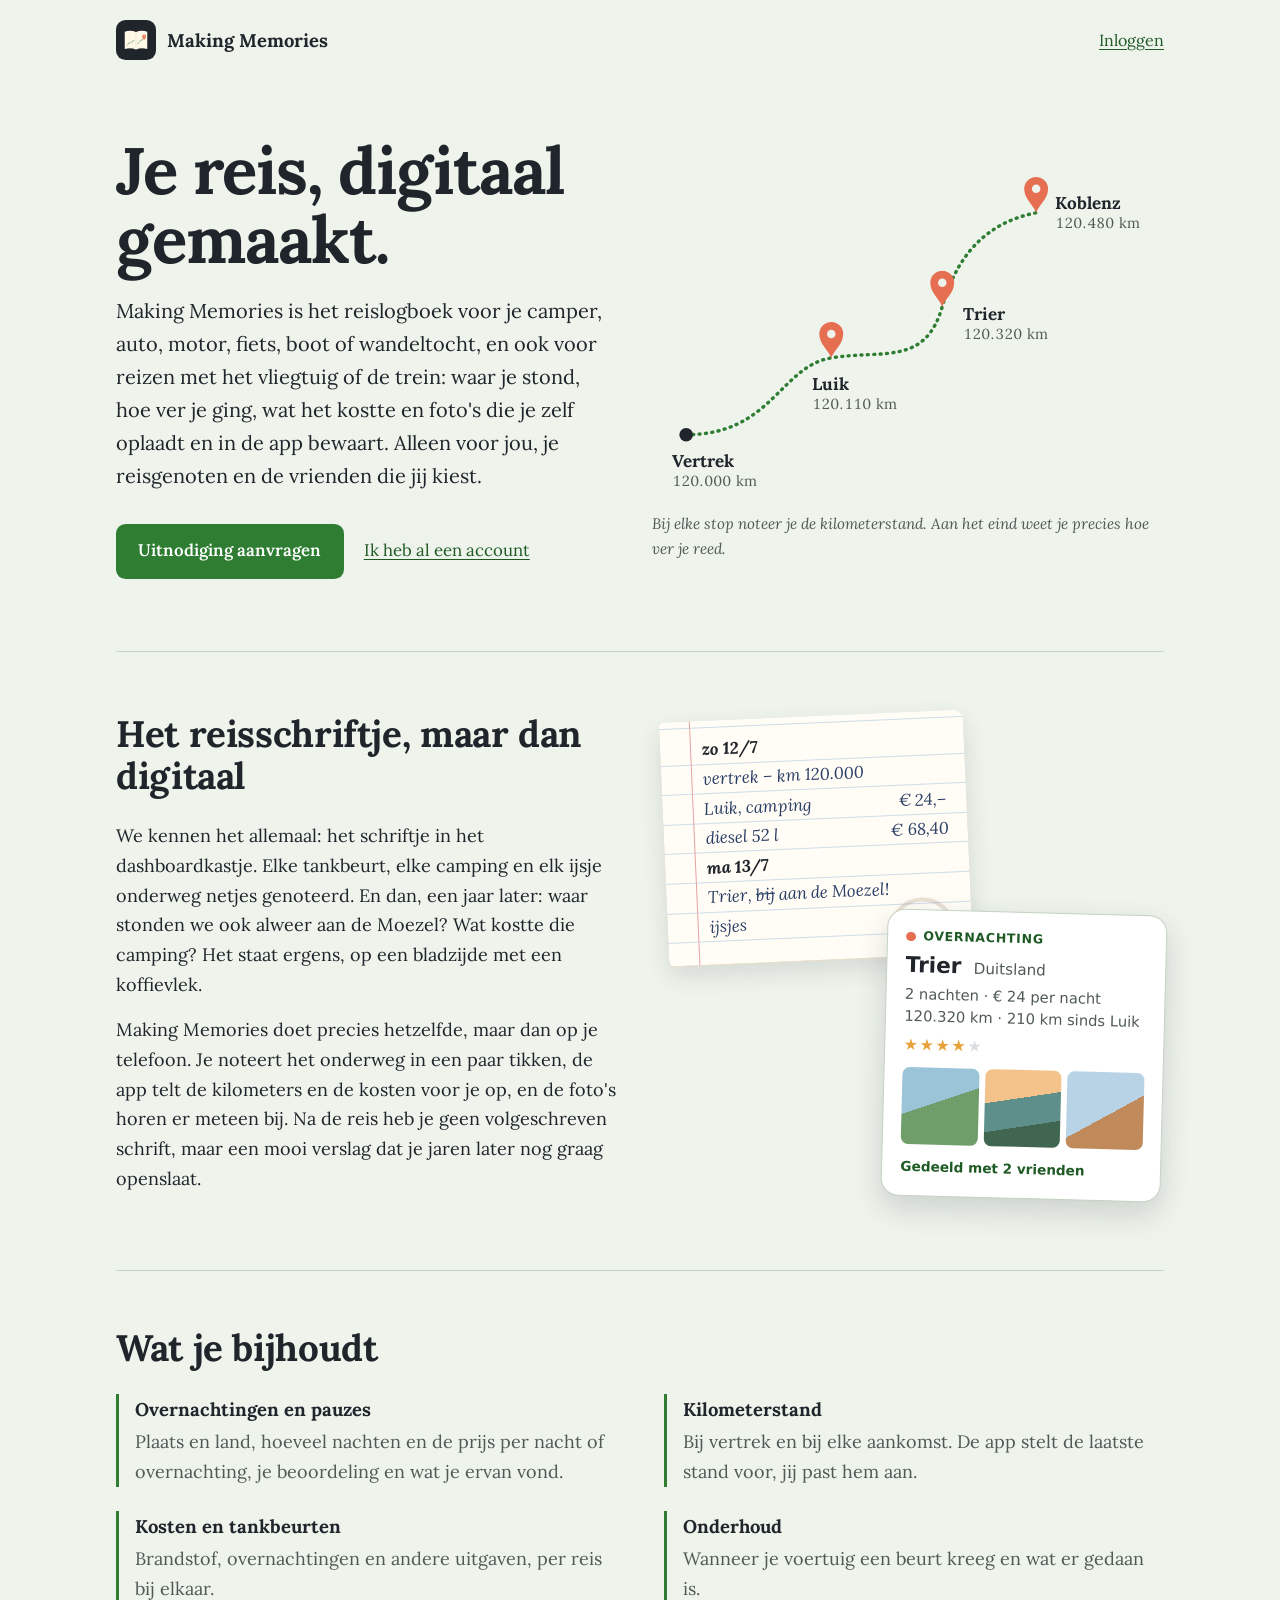
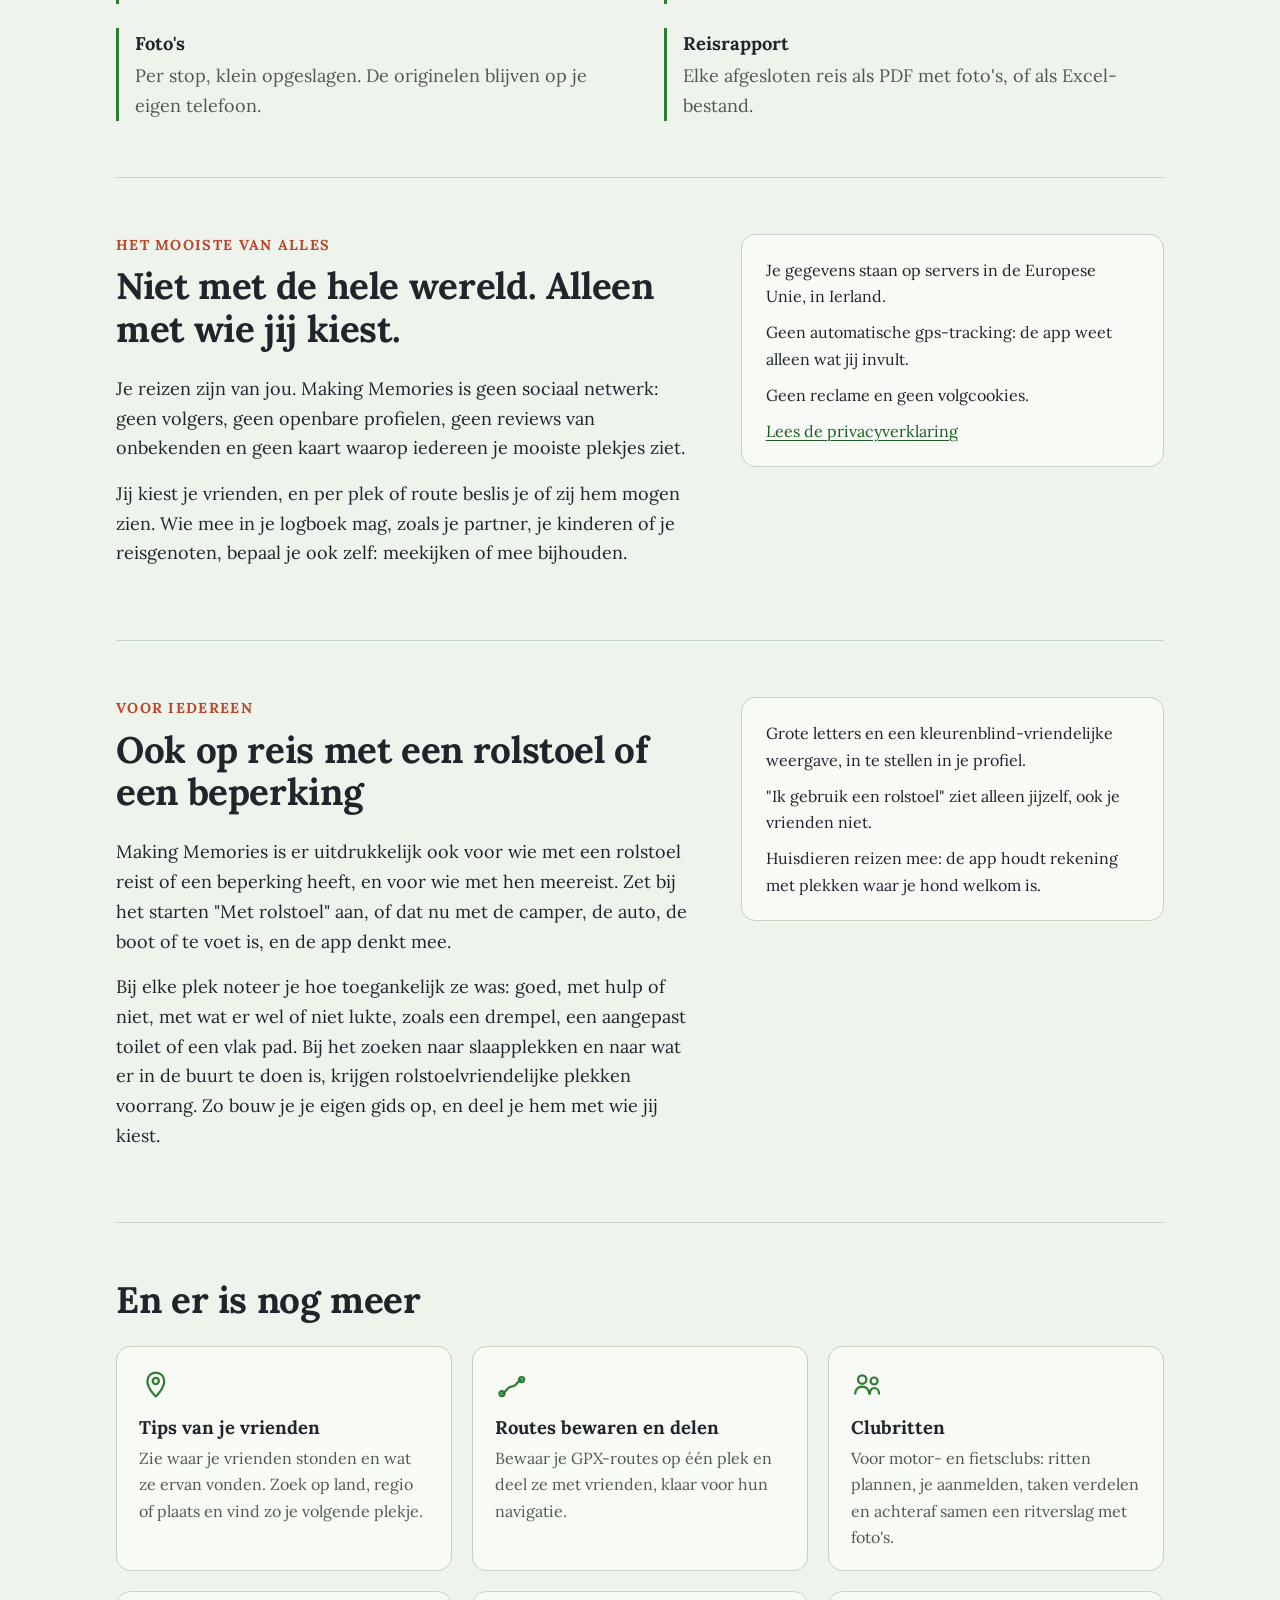
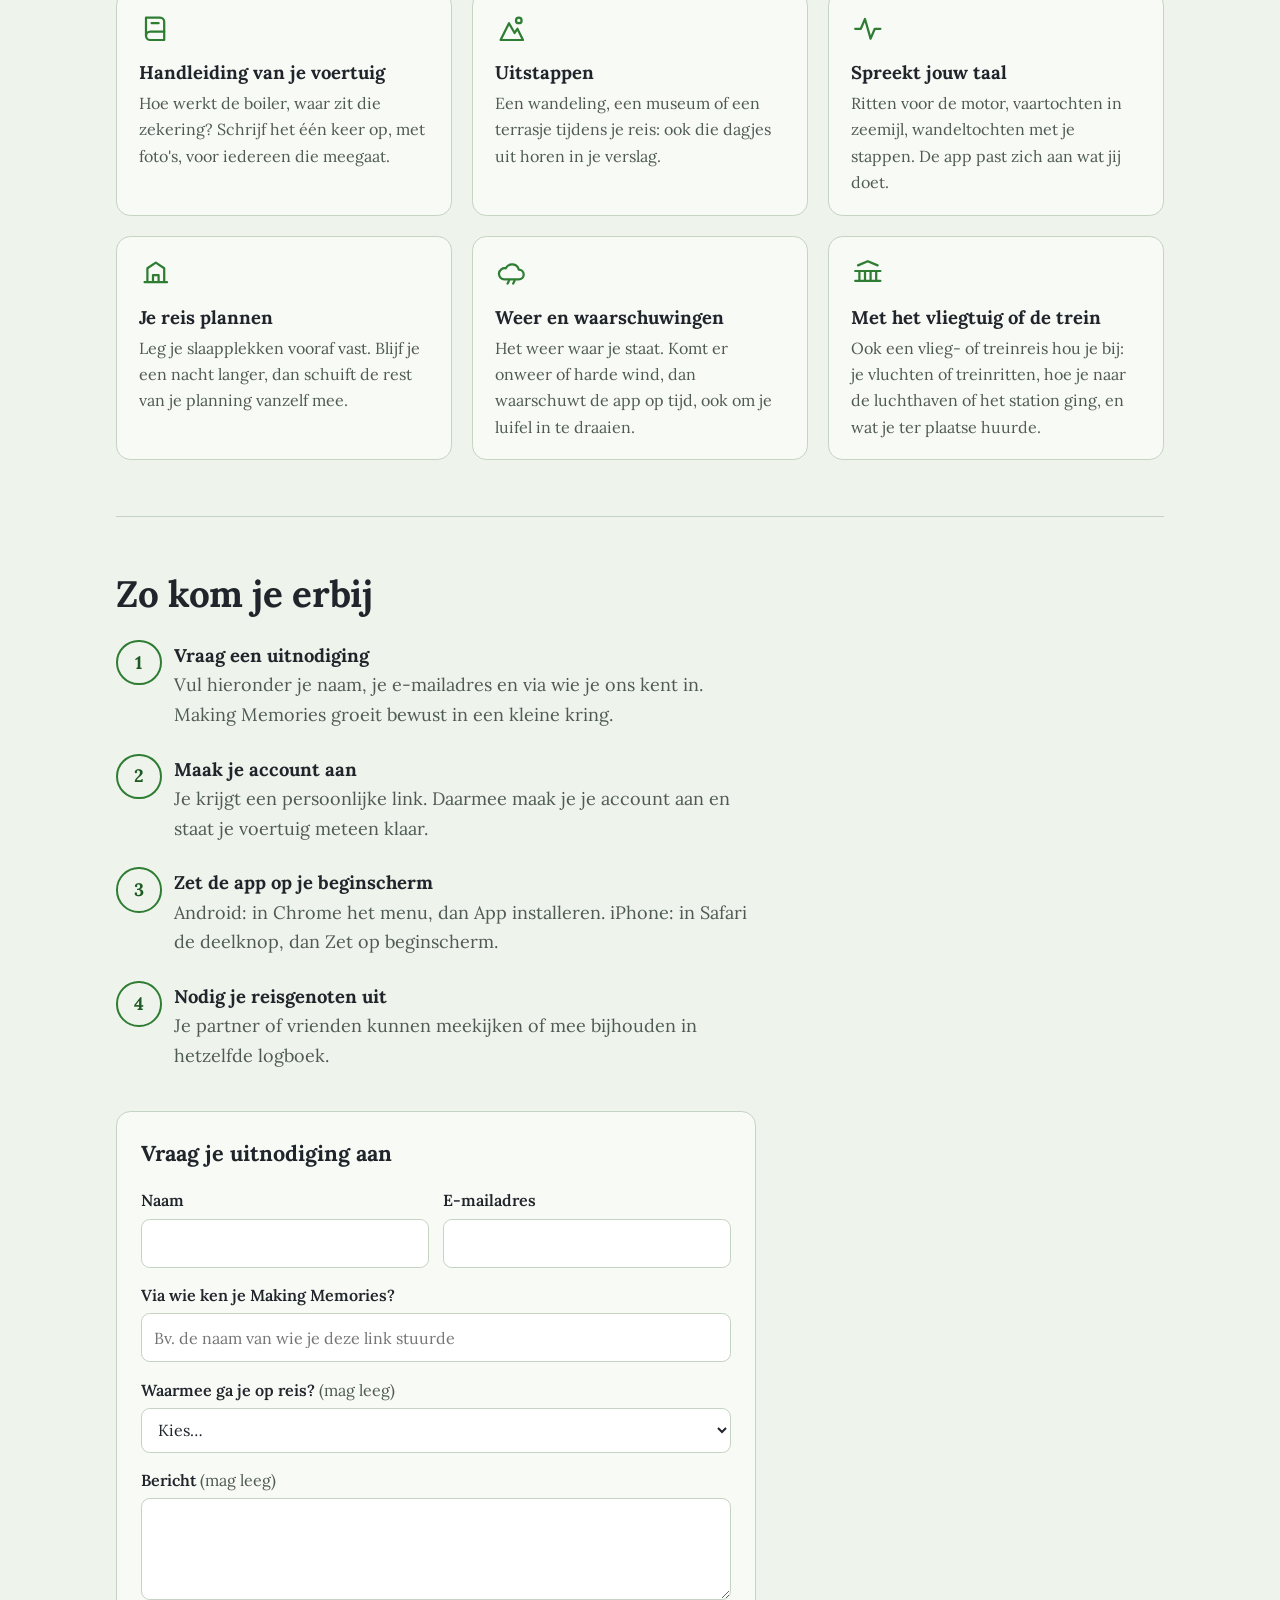
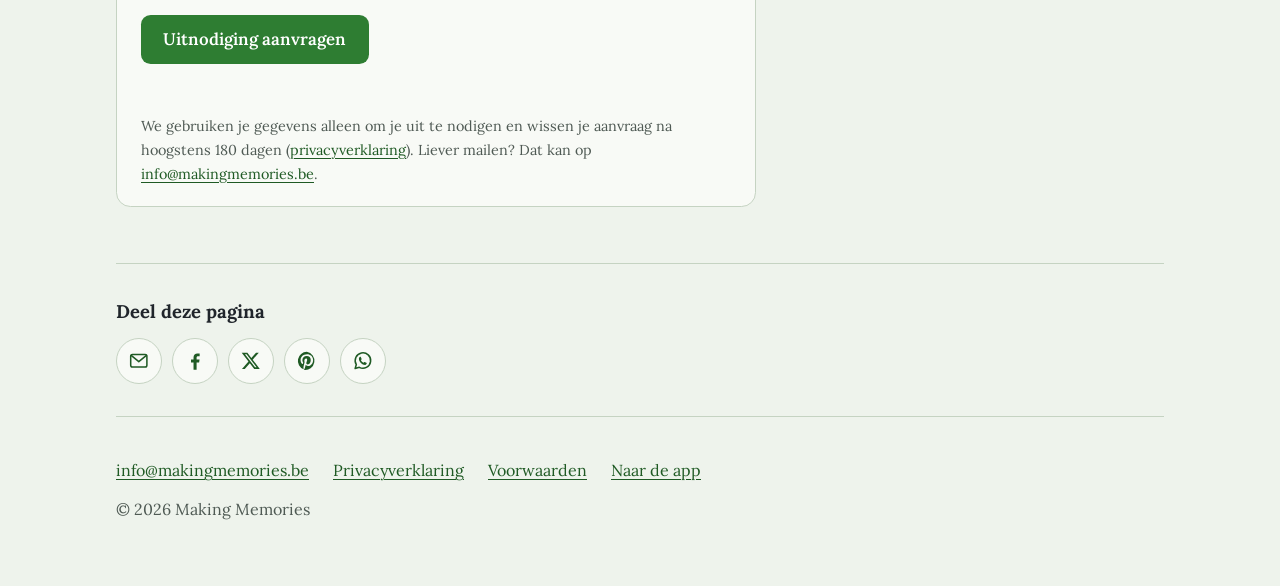
==== index.html @ 096fa56b "Website: reizen voor wie met een rolstoel of beperking reist, plannen, weer, vlieg- en treinreis Co-" ====
<!doctype html>
<html lang="nl">
<head>
<meta charset="utf-8">
<meta name="viewport" content="width=device-width,initial-scale=1">
<title>Making Memories – het reislogboek voor je camper, motor, fiets, boot of wandeltocht</title>
<meta name="description" content="Het reisschriftje, maar dan digitaal: plekken, kilometers, kosten en foto's van elke reis met je camper, motor, fiets, boot of te voet. Alleen gedeeld met de vrienden die jij kiest.">
<meta name="theme-color" content="#20252b">
<link rel="icon" type="image/svg+xml" href="icon.svg">
<link rel="apple-touch-icon" href="icon-180.png">
<link rel="stylesheet" href="style.css">
</head>
<body>
<div class="wrap">
  <header class="site-head">
    <a class="brand" href="./"><img src="icon.svg" alt="" width="40" height="40">Making Memories</a>
    <a class="head-link" href="https://app.makingmemories.be/">Inloggen</a>
  </header>

  <main>
    <div class="hero">
      <div>
        <h1>Je reis, digitaal gemaakt.</h1>
        <p class="lead">Making Memories is het reislogboek voor je camper, auto, motor, fiets, boot of wandeltocht, en ook voor reizen met het vliegtuig of de trein: waar je stond, hoe ver je ging, wat het kostte en foto's die je zelf oplaadt en in de app bewaart. Alleen voor jou, je reisgenoten en de vrienden die jij kiest.</p>
        <div class="actions">
          <a class="button" href="#aanvragen">Uitnodiging aanvragen</a>
          <a class="quiet-link" href="https://app.makingmemories.be/">Ik heb al een account</a>
        </div>
      </div>

      <figure style="margin:0">
        <svg class="route" viewBox="0 0 600 410" role="img" aria-labelledby="route-title">
          <title id="route-title">Voorbeeld van een reis: vertrek op 120.000 km, stops in Luik, Trier en Koblenz</title>
          <path class="road" pathLength="900" d="M40 330 C140 330 150 250 210 240 S320 250 340 180 S400 80 450 70"/>
          <g class="stop s1">
            <circle class="start" cx="40" cy="330" r="8"/>
            <text class="place" x="24" y="368">Vertrek</text>
            <text class="km" x="24" y="390">120.000 km</text>
          </g>
          <g class="stop s2">
            <path class="pin" transform="translate(210 240)" d="M0 0C-4-10-14-16-14-28a14 14 0 0 1 28 0c0 12-10 18-14 28z"/>
            <circle class="pin-hole" cx="210" cy="212" r="5"/>
            <text class="place" x="188" y="278">Luik</text>
            <text class="km" x="188" y="300">120.110 km</text>
          </g>
          <g class="stop s3">
            <path class="pin" transform="translate(340 180)" d="M0 0C-4-10-14-16-14-28a14 14 0 0 1 28 0c0 12-10 18-14 28z"/>
            <circle class="pin-hole" cx="340" cy="152" r="5"/>
            <text class="place" x="364" y="196">Trier</text>
            <text class="km" x="364" y="218">120.320 km</text>
          </g>
          <g class="stop s4">
            <path class="pin" transform="translate(450 70)" d="M0 0C-4-10-14-16-14-28a14 14 0 0 1 28 0c0 12-10 18-14 28z"/>
            <circle class="pin-hole" cx="450" cy="42" r="5"/>
            <text class="place" x="472" y="66">Koblenz</text>
            <text class="km" x="472" y="88">120.480 km</text>
          </g>
        </svg>
        <figcaption class="route-note">Bij elke stop noteer je de kilometerstand. Aan het eind weet je precies hoe ver je reed.</figcaption>
      </figure>
    </div>

    <section aria-labelledby="schriftje">
      <div class="then-now">
        <div class="then-now-text">
          <h2 id="schriftje">Het reisschriftje, maar dan digitaal</h2>
          <p>We kennen het allemaal: het schriftje in het dashboardkastje. Elke tankbeurt, elke camping en elk ijsje onderweg netjes genoteerd. En dan, een jaar later: waar stonden we ook alweer aan de Moezel? Wat kostte die camping? Het staat ergens, op een bladzijde met een koffievlek.</p>
          <p>Making Memories doet precies hetzelfde, maar dan op je telefoon. Je noteert het onderweg in een paar tikken, de app telt de kilometers en de kosten voor je op, en de foto's horen er meteen bij. Na de reis heb je geen volgeschreven schrift, maar een mooi verslag dat je jaren later nog graag openslaat.</p>
        </div>
        <div class="then-now-visual" aria-hidden="true">
          <div class="notebook">
            <p class="nb-date">zo 12/7</p>
            <p>vertrek – km 120.000</p>
            <p>Luik, camping <span class="nb-sum">€ 24,–</span></p>
            <p>diesel 52 l <span class="nb-sum">€ 68,40</span></p>
            <p class="nb-date">ma 13/7</p>
            <p>Trier, <s>bij</s> aan de Moezel!</p>
            <p>ijsjes <span class="nb-sum">€ 9,50</span></p>
            <span class="stain"></span>
          </div>
          <div class="app-card">
            <div class="app-card-top"><span class="app-dot"></span>Overnachting</div>
            <p class="app-place">Trier <span>Duitsland</span></p>
            <p class="app-row">2 nachten · € 24 per nacht</p>
            <p class="app-row">120.320 km · 210 km sinds Luik</p>
            <p class="app-stars" aria-label="4 van 5 sterren">★★★★<span>★</span></p>
            <div class="app-photos"><span></span><span></span><span></span></div>
            <p class="app-shared">Gedeeld met 2 vrienden</p>
          </div>
        </div>
      </div>
    </section>

    <section aria-labelledby="wat">
      <h2 id="wat">Wat je bijhoudt</h2>
      <dl class="log">
        <div><dt>Overnachtingen en pauzes</dt><dd>Plaats en land, hoeveel nachten en de prijs per nacht of overnachting, je beoordeling en wat je ervan vond.</dd></div>
        <div><dt>Kilometerstand</dt><dd>Bij vertrek en bij elke aankomst. De app stelt de laatste stand voor, jij past hem aan.</dd></div>
        <div><dt>Kosten en tankbeurten</dt><dd>Brandstof, overnachtingen en andere uitgaven, per reis bij elkaar.</dd></div>
        <div><dt>Onderhoud</dt><dd>Wanneer je voertuig een beurt kreeg en wat er gedaan is.</dd></div>
        <div><dt>Foto's</dt><dd>Per stop, klein opgeslagen. De originelen blijven op je eigen telefoon.</dd></div>
        <div><dt>Reisrapport</dt><dd>Elke afgesloten reis als PDF met foto's, of als Excel-bestand.</dd></div>
      </dl>
    </section>

    <section aria-labelledby="prive">
      <div class="private">
        <div>
          <p class="kicker">Het mooiste van alles</p>
          <h2 id="prive">Niet met de hele wereld. Alleen met wie jij kiest.</h2>
          <p>Je reizen zijn van jou. Making Memories is geen sociaal netwerk: geen volgers, geen openbare profielen, geen reviews van onbekenden en geen kaart waarop iedereen je mooiste plekjes ziet.</p>
          <p>Jij kiest je vrienden, en per plek of route beslis je of zij hem mogen zien. Wie mee in je logboek mag, zoals je partner, je kinderen of je reisgenoten, bepaal je ook zelf: meekijken of mee bijhouden.</p>
        </div>
        <aside aria-label="Waar je gegevens staan">
          <p>Je gegevens staan op servers in de Europese Unie, in Ierland.</p>
          <p>Geen automatische gps-tracking: de app weet alleen wat jij invult.</p>
          <p>Geen reclame en geen volgcookies.</p>
          <p><a href="privacy.html">Lees de privacyverklaring</a></p>
        </aside>
      </div>
    </section>

    <section aria-labelledby="toegankelijk">
        <div class="private">
          <div>
            <p class="kicker">Voor iedereen</p>
            <h2 id="toegankelijk">Ook op reis met een rolstoel of een beperking</h2>
            <p>Making Memories is er uitdrukkelijk ook voor wie met een rolstoel reist of een beperking heeft, en voor wie met hen meereist. Zet bij het starten "Met rolstoel" aan, of dat nu met de camper, de auto, de boot of te voet is, en de app denkt mee.</p>
            <p>Bij elke plek noteer je hoe toegankelijk ze was: goed, met hulp of niet, met wat er wel of niet lukte, zoals een drempel, een aangepast toilet of een vlak pad. Bij het zoeken naar slaapplekken en naar wat er in de buurt te doen is, krijgen rolstoelvriendelijke plekken voorrang. Zo bouw je je eigen gids op, en deel je hem met wie jij kiest.</p>
          </div>
          <aside aria-label="Leesbaar en privé">
            <p>Grote letters en een kleurenblind-vriendelijke weergave, in te stellen in je profiel.</p>
            <p>"Ik gebruik een rolstoel" ziet alleen jijzelf, ook je vrienden niet.</p>
            <p>Huisdieren reizen mee: de app houdt rekening met plekken waar je hond welkom is.</p>
          </aside>
        </div>
      </section>

      <section aria-labelledby="meer">
      <h2 id="meer">En er is nog meer</h2>
      <ul class="features">
        <li>
          <svg viewBox="0 0 24 24" aria-hidden="true"><path d="M12 21s-6-5.5-6-11a6 6 0 0 1 12 0c0 5.5-6 11-6 11z"/><circle cx="12" cy="10" r="2.2"/></svg>
          <h3>Tips van je vrienden</h3>
          <p>Zie waar je vrienden stonden en wat ze ervan vonden. Zoek op land, regio of plaats en vind zo je volgende plekje.</p>
        </li>
        <li>
          <svg viewBox="0 0 24 24" aria-hidden="true"><path d="M5 19c3 0 3-5 7-5s4-5 7-5"/><circle cx="5" cy="19" r="1.8"/><circle cx="19" cy="9" r="1.8"/></svg>
          <h3>Routes bewaren en delen</h3>
          <p>Bewaar je GPX-routes op één plek en deel ze met vrienden, klaar voor hun navigatie.</p>
        </li>
        <li>
          <svg viewBox="0 0 24 24" aria-hidden="true"><circle cx="8" cy="9" r="3"/><circle cx="16.5" cy="10" r="2.5"/><path d="M3 19c0-3 2.2-5 5-5s5 2 5 5M13.5 19c.2-2.4 1.5-4 3-4 1.8 0 3.5 1.6 3.5 4"/></svg>
          <h3>Clubritten</h3>
          <p>Voor motor- en fietsclubs: ritten plannen, je aanmelden, taken verdelen en achteraf samen een ritverslag met foto's.</p>
        </li>
        <li>
          <svg viewBox="0 0 24 24" aria-hidden="true"><path d="M5 4h10a3 3 0 0 1 3 3v13H8a3 3 0 0 1-3-3z"/><path d="M5 17a3 3 0 0 1 3-3h10M9 8h5"/></svg>
          <h3>Handleiding van je voertuig</h3>
          <p>Hoe werkt de boiler, waar zit die zekering? Schrijf het één keer op, met foto's, voor iedereen die meegaat.</p>
        </li>
        <li>
          <svg viewBox="0 0 24 24" aria-hidden="true"><path d="M4 20l6-12 4 7 2-3 4 8z"/><circle cx="17" cy="6" r="2"/></svg>
          <h3>Uitstappen</h3>
          <p>Een wandeling, een museum of een terrasje tijdens je reis: ook die dagjes uit horen in je verslag.</p>
        </li>
        <li>
          <svg viewBox="0 0 24 24" aria-hidden="true"><path d="M3 12h4l3-7 4 14 3-7h4"/></svg>
          <h3>Spreekt jouw taal</h3>
          <p>Ritten voor de motor, vaartochten in zeemijl, wandeltochten met je stappen. De app past zich aan wat jij doet.</p>
        </li>
                <li>
            <svg viewBox="0 0 24 24" aria-hidden="true"><path d="M4 18h16M6 18V8l6-4 6 4v10M10 18v-5h4v5"/></svg>
            <h3>Je reis plannen</h3>
            <p>Leg je slaapplekken vooraf vast. Blijf je een nacht langer, dan schuift de rest van je planning vanzelf mee.</p>
          </li>
          <li>
            <svg viewBox="0 0 24 24" aria-hidden="true"><path d="M7 16a4 4 0 1 1 .7-7.9A5 5 0 0 1 17 9a3.5 3.5 0 0 1 0 7z"/><path d="M9 19l1-2M13 19l1-2"/></svg>
            <h3>Weer en waarschuwingen</h3>
            <p>Het weer waar je staat. Komt er onweer of harde wind, dan waarschuwt de app op tijd, ook om je luifel in te draaien.</p>
          </li>
          <li>
            <svg viewBox="0 0 24 24" aria-hidden="true"><path d="M3 10h18M6 10v7M10 10v7M14 10v7M18 10v7M3 17h18"/><path d="M5 6l7-3 7 3"/></svg>
            <h3>Met het vliegtuig of de trein</h3>
            <p>Ook een vlieg- of treinreis hou je bij: je vluchten of treinritten, hoe je naar de luchthaven of het station ging, en wat je ter plaatse huurde.</p>
          </li>
        </ul>
    </section>

    <section aria-labelledby="erbij">
      <h2 id="erbij">Zo kom je erbij</h2>
      <ol class="steps">
        <li><div><strong>Vraag een uitnodiging</strong><span>Vul hieronder je naam, je e-mailadres en via wie je ons kent in. Making Memories groeit bewust in een kleine kring.</span></div></li>
        <li><div><strong>Maak je account aan</strong><span>Je krijgt een persoonlijke link. Daarmee maak je je account aan en staat je voertuig meteen klaar.</span></div></li>
        <li><div><strong>Zet de app op je beginscherm</strong><span>Android: in Chrome het menu, dan App installeren. iPhone: in Safari de deelknop, dan Zet op beginscherm.</span></div></li>
        <li><div><strong>Nodig je reisgenoten uit</strong><span>Je partner of vrienden kunnen meekijken of mee bijhouden in hetzelfde logboek.</span></div></li>
      </ol>

      <div class="request" id="aanvragen">
        <h3>Vraag je uitnodiging aan</h3>
        <form id="aanvraagForm" novalidate>
          <div class="field-row">
            <label>Naam<input name="naam" type="text" autocomplete="name" maxlength="80" required></label>
            <label>E-mailadres<input name="email" type="email" autocomplete="email" maxlength="200" required></label>
          </div>
          <label>Via wie ken je Making Memories?<input name="via" type="text" maxlength="120" required placeholder="Bv. de naam van wie je deze link stuurde"></label>
          <label>Waarmee ga je op reis? <span class="optional">(mag leeg)</span>
            <select name="soort">
              <option value="">Kies…</option>
              <option value="camper">Camper</option>
              <option value="motor">Motor</option>
              <option value="auto">Auto</option>
              <option value="fiets">Fiets</option>
              <option value="boot">Boot</option>
              <option value="wandelen">Te voet</option>
            </select>
          </label>
          <label>Bericht <span class="optional">(mag leeg)</span><textarea name="bericht" rows="3" maxlength="1000"></textarea></label>
          <label class="hp" aria-hidden="true">Laat dit leeg<input name="website" type="text" tabindex="-1" autocomplete="off"></label>
          <button class="button" type="submit">Uitnodiging aanvragen</button>
          <p class="form-status" role="status" aria-live="polite"></p>
          <p class="form-note">We gebruiken je gegevens alleen om je uit te nodigen en wissen je aanvraag na hoogstens 180 dagen (<a href="privacy.html">privacyverklaring</a>). Liever mailen? Dat kan op <a href="mailto:info@makingmemories.be?subject=Uitnodiging%20aanvragen%20voor%20Making%20Memories">info@makingmemories.be</a>.</p>
        </form>
      </div>
    </section>
  </main>

  <div class="share">
    <p class="share-title">Deel deze pagina</p>
    <div class="share-links">
      <a href="mailto:?subject=Making%20Memories&amp;body=Kijk%20eens%20naar%20Making%20Memories%2C%20het%20reislogboek%20voor%20je%20camper%2C%20motor%2C%20fiets%2C%20boot%20of%20wandeltocht%3A%20https%3A%2F%2Fmakingmemories.be%2F" aria-label="Delen via e-mail">
        <svg viewBox="0 0 24 24" aria-hidden="true" class="stroke"><rect x="3" y="5" width="18" height="14" rx="2"/><path d="M3.5 6l8.5 7 8.5-7"/></svg>
      </a>
      <a href="https://www.facebook.com/sharer/sharer.php?u=https%3A%2F%2Fmakingmemories.be%2F" target="_blank" rel="noopener noreferrer" aria-label="Delen op Facebook">
        <svg viewBox="0 0 24 24" aria-hidden="true"><path d="M14 22v-8h2.8l.5-3.4H14V8.5c0-1 .3-1.6 1.7-1.6h1.7v-3A22 22 0 0 0 14.9 3.8C12.4 3.8 10.6 5.3 10.6 8.1v2.5H7.8V14h2.8v8z"/></svg>
      </a>
      <a href="https://x.com/intent/post?url=https%3A%2F%2Fmakingmemories.be%2F&amp;text=Making%20Memories%2C%20het%20reislogboek%20dat%20je%20alleen%20deelt%20met%20wie%20jij%20kiest" target="_blank" rel="noopener noreferrer" aria-label="Delen op X">
        <svg viewBox="0 0 24 24" aria-hidden="true"><path d="M17.8 3h3.1l-6.8 7.7L22 21h-6.2l-4.9-6.3L5.3 21H2.2l7.2-8.3L1.9 3h6.3l4.4 5.8zm-1.1 16.2h1.7L7.3 4.7H5.5z"/></svg>
      </a>
      <a href="https://pinterest.com/pin/create/button/?url=https%3A%2F%2Fmakingmemories.be%2F&amp;description=Making%20Memories%20%E2%80%93%20het%20reislogboek%20voor%20je%20camper%2C%20motor%2C%20fiets%2C%20boot%20of%20wandeltocht" target="_blank" rel="noopener noreferrer" aria-label="Delen op Pinterest">
        <svg viewBox="0 0 24 24" aria-hidden="true"><path d="M12 2a10 10 0 0 0-3.6 19.3c-.1-.8-.2-2 0-2.9l1.2-5s-.3-.6-.3-1.5c0-1.4.8-2.5 1.8-2.5.9 0 1.3.6 1.3 1.4 0 .9-.6 2.2-.9 3.4-.2 1 .5 1.9 1.6 1.9 1.9 0 3.3-2 3.3-4.9 0-2.6-1.8-4.4-4.5-4.4-3 0-4.8 2.3-4.8 4.6 0 .9.4 1.9.8 2.4.1.1.1.2.1.3l-.3 1.2c0 .2-.2.3-.4.2-1.4-.6-2.2-2.6-2.2-4.2 0-3.4 2.5-6.6 7.2-6.6 3.8 0 6.7 2.7 6.7 6.3 0 3.8-2.4 6.8-5.7 6.8-1.1 0-2.2-.6-2.5-1.3l-.7 2.6c-.2 1-.9 2.2-1.4 2.9A10 10 0 1 0 12 2z"/></svg>
      </a>
      <a href="https://wa.me/?text=Kijk%20eens%20naar%20Making%20Memories%2C%20het%20reislogboek%20voor%20je%20camper%2C%20motor%2C%20fiets%2C%20boot%20of%20wandeltocht%3A%20https%3A%2F%2Fmakingmemories.be%2F" target="_blank" rel="noopener noreferrer" aria-label="Delen via WhatsApp">
        <svg viewBox="0 0 24 24" aria-hidden="true" class="stroke"><path d="M3.5 20.5l1.3-4.3a8.6 8.6 0 1 1 3.3 3.1z"/><path class="fill" d="M9.2 7.6c.3 0 .5 0 .7.5l.8 1.8c.1.3 0 .5-.2.7l-.6.7c.6 1.2 1.6 2.2 2.8 2.8l.7-.6c.2-.2.4-.3.7-.2l1.8.8c.4.2.5.4.5.7 0 .9-.8 1.8-1.8 1.8-3.4 0-6.9-3.5-6.9-6.9 0-1 .7-2 1.5-2.1z"/></svg>
      </a>
    </div>
  </div>

  <footer class="site-foot">
    <nav aria-label="Voettekst">
      <a href="mailto:info@makingmemories.be">info@makingmemories.be</a>
      <a href="privacy.html">Privacyverklaring</a>
      <a href="voorwaarden.html">Voorwaarden</a>
      <a href="https://app.makingmemories.be/">Naar de app</a>
    </nav>
    <p>© 2026 Making Memories</p>
  </footer>
</div>
<script>
(function(){
  var form=document.getElementById('aanvraagForm');
  if(!form)return;
  // Op de eigen computer (localhost) gaat het naar de testdatabase.
  var lokaal=location.hostname==='localhost';
  var adres='https://'+(lokaal?'whebrmytlidfzvcickdh':'hktczewqpevvgxqcswov')+'.supabase.co/functions/v1/uitnodiging-aanvraag';
  // Openbare sleutel (dezelfde als in de app), geen geheim.
  var sleutel=lokaal?'sb_publishable_LPdEmMiecZRwwuV8b0Ai5A_cKDsCzK-':'sb_publishable_YmfLKfk25pED0oqoTbSYPA_LWhZIuZC';
  var geladen=Date.now();
  var status=form.querySelector('.form-status');
  var knop=form.querySelector('button');
  function meld(tekst,soort){status.textContent=tekst;status.className='form-status '+(soort||'');}
  form.addEventListener('submit',function(e){
    e.preventDefault();
    var naam=form.naam.value.trim(), email=form.email.value.trim();
    if(!naam){meld('Vul je naam in.','err');form.naam.focus();return;}
    if(!/^[^\s@]+@[^\s@]+\.[^\s@]+$/.test(email)){meld('Dit e-mailadres lijkt niet te kloppen.','err');form.email.focus();return;}
    var via=form.via.value.trim();
    if(!via){meld('Vul in via wie je Making Memories kent.','err');form.via.focus();return;}
    // "Via wie" gaat mee in het bericht: database en mailfunctie hoeven niet te veranderen.
    var extra=form.bericht.value.trim();
    var bericht=('Via: '+via+(extra?'\n\n'+extra:'')).slice(0,1000);
    knop.disabled=true;meld('Even geduld…');
    fetch(adres,{method:'POST',headers:{'Content-Type':'application/json','apikey':sleutel},body:JSON.stringify({
      naam:naam,email:email,soort:form.soort.value,bericht:bericht,
      website:form.website.value,ingevuld_ms:Date.now()-geladen
    })}).then(function(r){return r.json().catch(function(){return {};}).then(function(d){return {ok:r.ok&&d.ok,fout:d.fout};});})
    .then(function(r){
      if(r.ok){form.reset();meld('Bedankt! Je aanvraag is goed aangekomen. Je hoort snel van ons.','ok');}
      else{meld(r.fout||'Versturen lukte niet. Mail ons gerust op info@makingmemories.be.','err');}
    })
    .catch(function(){meld('Versturen lukte niet. Controleer je verbinding, of mail ons op info@makingmemories.be.','err');})
    .then(function(){knop.disabled=false;});
  });
})();
</script>
</body>
</html>
---- style.css ----
@font-face{font-family:"Lora";src:url("fonts/lora.woff") format("woff");font-weight:400 700;font-style:normal;font-display:swap}
@font-face{font-family:"Lora";src:url("fonts/lora-italic.woff") format("woff");font-weight:400 700;font-style:italic;font-display:swap}

:root{
  --paper:#eef3ec;      /* kaartpapier */
  --sheet:#f8faf6;      /* lichter vlak */
  --ink:#20252b;        /* leisteen, kleur van de app-kop */
  --muted:#4f5a54;
  --forest:#2e7d32;     /* groen van de app */
  --forest-deep:#1f5a24;
  --pin:#e76f51;        /* speld uit het icoon, alleen voor stops */
  --line:#c5d3c2;
  --measure:36rem;
  color-scheme:light;
}
*{box-sizing:border-box}
html{-webkit-text-size-adjust:100%}
body{
  margin:0;background:var(--paper);color:var(--ink);
  font-family:"Lora",Georgia,"Times New Roman",serif;
  font-size:1.125rem;line-height:1.65;
  font-variant-numeric:oldstyle-nums proportional-nums;
}
a{color:var(--forest-deep);text-decoration-thickness:1px;text-underline-offset:.18em}
a:hover{color:var(--forest)}
:focus-visible{outline:3px solid var(--forest);outline-offset:3px;border-radius:4px}

.wrap{max-width:68rem;margin:0 auto;padding:0 1.25rem}

/* Kop */
.site-head{display:flex;align-items:center;justify-content:space-between;gap:1rem;padding:1.25rem 0}
.brand{display:flex;align-items:center;gap:.7rem;color:var(--ink);text-decoration:none;font-weight:700;font-size:1.15rem}
.brand img{width:2.5rem;height:2.5rem;border-radius:.6rem}
.head-link{font-size:1rem}

/* Hero */
.hero{display:grid;grid-template-columns:1fr;gap:2.5rem;padding:2.5rem 0 3.5rem;align-items:center}
.hero h1{
  font-size:clamp(2.4rem,6vw,4.1rem);line-height:1.05;letter-spacing:-.015em;
  font-weight:700;margin:0 0 1.25rem;max-width:13ch;
}
.lead{font-size:1.25rem;max-width:var(--measure);margin:0 0 2rem;color:var(--ink)}
.actions{display:flex;flex-wrap:wrap;gap:.75rem 1.25rem;align-items:center}
.button{
  display:inline-block;background:var(--forest);color:#fff;text-decoration:none;
  font-weight:600;padding:.85rem 1.4rem;border-radius:.6rem;font-size:1.05rem;
}
.button:hover{background:var(--forest-deep);color:#fff}
.quiet-link{font-size:1.05rem}

/* De route: het ene opvallende element */
.route{width:100%;height:auto;display:block}
.route .road{fill:none;stroke:var(--forest);stroke-width:4;stroke-linecap:round;stroke-dasharray:2 11}
.route .pin{fill:var(--pin)}
.route .pin-hole{fill:var(--paper)}
.route .start{fill:var(--ink)}
.route .place{font:700 20px "Lora",Georgia,serif;fill:var(--ink)}
.route .km{font:400 17px "Lora",Georgia,serif;fill:var(--muted);font-variant-numeric:lining-nums tabular-nums}
.route-note{font-size:.95rem;color:var(--muted);margin:.5rem 0 0;font-style:italic}
@media (prefers-reduced-motion:no-preference){
  .route .road{animation:draw 2.4s ease-out both}
  .route .stop{animation:appear .5s ease-out both}
  .route .s1{animation-delay:.2s}.route .s2{animation-delay:.9s}.route .s3{animation-delay:1.5s}.route .s4{animation-delay:2.1s}
  @keyframes draw{from{stroke-dashoffset:900}to{stroke-dashoffset:0}}
  @keyframes appear{from{opacity:0;transform:translateY(6px)}to{opacity:1;transform:none}}
}

/* Secties */
section{padding:3.5rem 0;border-top:1px solid var(--line)}
h2{font-size:clamp(1.7rem,3.4vw,2.3rem);line-height:1.15;margin:0 0 1.5rem;font-weight:700;letter-spacing:-.01em;max-width:24ch}
p{margin:0 0 1rem;max-width:var(--measure)}

.log{display:grid;grid-template-columns:1fr;gap:1.5rem 3rem;margin:0}
.log div{border-left:3px solid var(--forest);padding-left:1rem}
.log dt{font-weight:700;font-size:1.15rem;margin-bottom:.2rem}
.log dd{margin:0;color:var(--muted);max-width:30rem}

.private{display:grid;grid-template-columns:1fr;gap:2rem;align-items:start}
.private aside{background:var(--sheet);border:1px solid var(--line);border-radius:.9rem;padding:1.4rem 1.5rem}
.private aside p{font-size:1rem;margin:0 0 .6rem}
.private aside p:last-child{margin:0}

.steps{list-style:none;counter-reset:step;padding:0;margin:0;display:grid;gap:1.5rem;max-width:40rem}
.steps li{counter-increment:step;display:grid;grid-template-columns:2.6rem 1fr;gap:1rem;align-items:start}
.steps li::before{
  content:counter(step);display:flex;align-items:center;justify-content:center;
  width:2.6rem;height:2.6rem;border-radius:50%;border:2px solid var(--forest);
  color:var(--forest-deep);font-weight:700;font-variant-numeric:lining-nums;
}
.steps strong{display:block;font-size:1.15rem}
.steps span{color:var(--muted)}

/* Schriftje en app-kaart */
.then-now{display:grid;grid-template-columns:1fr;gap:2.5rem;align-items:center}
.then-now-visual{display:grid;grid-template-columns:1fr;gap:1.25rem;justify-items:center;padding:.5rem 0 1rem}
.notebook{
  position:relative;width:100%;max-width:19rem;padding:.9rem 1.2rem 1.4rem 2.6rem;
  background-color:#fffdf6;
  background-image:repeating-linear-gradient(to bottom,transparent 0,transparent calc(1.85rem - 1px),#cfdcea calc(1.85rem - 1px),#cfdcea 1.85rem);
  background-position:0 .9rem;border-radius:.3rem .6rem .6rem .3rem;
  box-shadow:0 1px 0 #e6dfcc,0 10px 24px rgba(32,37,43,.12);transform:rotate(-2.5deg);
  font-style:italic;color:#2c3e66;font-size:1.05rem;line-height:1.85rem;
}
.notebook::before{content:"";position:absolute;top:0;bottom:0;left:1.9rem;width:1px;background:#e6a3a3}
.notebook p{margin:0;max-width:none;white-space:nowrap;overflow:hidden;text-overflow:ellipsis}
.notebook .nb-date{font-weight:700;color:#20252b}
.notebook .nb-sum{float:right}
.notebook s{text-decoration-color:#2c3e66}
.notebook .stain{position:absolute;right:1rem;bottom:-.6rem;width:4.2rem;height:4.2rem;border-radius:50%;border:4px solid rgba(140,95,55,.18);pointer-events:none}

.app-card{
  width:100%;max-width:17.5rem;background:#fff;border-radius:1.1rem;padding:1rem 1.15rem 1.1rem;
  box-shadow:0 12px 30px rgba(32,37,43,.16);border:1px solid var(--line);
  font-family:system-ui,-apple-system,"Segoe UI",Roboto,sans-serif;font-variant-numeric:lining-nums tabular-nums;
}
.app-card p{margin:0;max-width:none}
.app-card-top{display:flex;align-items:center;gap:.45rem;font-size:.78rem;font-weight:600;text-transform:uppercase;letter-spacing:.06em;color:var(--forest-deep)}
.app-dot{width:.6rem;height:.6rem;border-radius:50%;background:var(--pin)}
.app-card .app-place{font-size:1.35rem;font-weight:700;margin:.35rem 0 .3rem;line-height:1.2}
.app-place span{font-size:.95rem;font-weight:400;color:var(--muted);margin-left:.3rem}
.app-row{font-size:.92rem;color:var(--muted);line-height:1.5}
.app-card .app-stars{color:#e9a23b;font-size:1rem;letter-spacing:.1em;margin:.3rem 0 .55rem}
.app-stars span{color:#d9dee2}
.app-photos{display:grid;grid-template-columns:repeat(3,1fr);gap:.35rem;margin-bottom:.7rem}
.app-photos span{aspect-ratio:1;border-radius:.45rem;background:linear-gradient(160deg,#9cc4d8 0 45%,#6f9e6a 45% 100%)}
.app-photos span:nth-child(2){background:linear-gradient(170deg,#f3c38b 0 38%,#5f8f8b 38% 70%,#41664f 70%)}
.app-photos span:nth-child(3){background:linear-gradient(150deg,#b9d3e6 0 55%,#c08a5a 55% 100%)}
.app-shared{font-size:.85rem;color:var(--forest-deep);font-weight:600}

/* Privé: kleine bovenkop */
.kicker{font-size:.9rem;font-weight:700;text-transform:uppercase;letter-spacing:.09em;color:#b9472b;margin:0 0 .5rem}

/* Meer functies */
.features{list-style:none;padding:0;margin:0;display:grid;grid-template-columns:1fr;gap:1.25rem}
.features li{background:var(--sheet);border:1px solid var(--line);border-radius:.9rem;padding:1.3rem 1.4rem 1.2rem}
.features svg{width:2.1rem;height:2.1rem;fill:none;stroke:var(--forest);stroke-width:1.6;stroke-linecap:round;stroke-linejoin:round;margin-bottom:.4rem}
.features h3{font-size:1.15rem;margin:0 0 .3rem;line-height:1.3}
.features p{font-size:1rem;color:var(--muted);margin:0}

/* Uitnodiging aanvragen */
.request{margin-top:2.5rem;max-width:40rem;background:var(--sheet);border:1px solid var(--line);border-radius:.9rem;padding:1.5rem 1.5rem 1.2rem;scroll-margin-top:1rem}
.request h3{font-size:1.35rem;margin:0 0 1rem}
.request form{display:grid;gap:.9rem}
.request label{display:block;font-weight:600;font-size:1rem}
.request label input,.request label select,.request label textarea{display:block;margin-top:.3rem}
.request .optional{font-weight:400;color:var(--muted)}
.request input,.request select,.request textarea{
  font:inherit;font-size:1rem;font-weight:400;color:var(--ink);background:#fff;
  border:1px solid var(--line);border-radius:.55rem;padding:.65rem .75rem;width:100%;
}
.request input:focus,.request select:focus,.request textarea:focus{outline:3px solid rgba(46,125,50,.25);border-color:var(--forest)}
.request textarea{resize:vertical}
.request .field-row{display:grid;grid-template-columns:1fr;gap:.9rem}
.request .button{justify-self:start;border:0;cursor:pointer;font-family:inherit}
.request .button:disabled{opacity:.6;cursor:wait}
.request .hp{position:absolute;left:-9999px;width:1px;height:1px;overflow:hidden}
.form-status{margin:0;font-size:1rem;min-height:1.4em}
.form-status.ok{color:var(--forest-deep);font-weight:600}
.form-status.err{color:#b3261e;font-weight:600}
.form-note{font-size:.9rem;color:var(--muted);margin:0}
@media (min-width:36rem){.request .field-row{grid-template-columns:1fr 1fr}}

/* Deel deze pagina */
.share{border-top:1px solid var(--line);padding:2rem 0}
.share-title{font-weight:700;font-size:1.15rem;margin:0 0 .75rem}
.share-links{display:flex;flex-wrap:wrap;gap:.6rem}
.share-links a{display:flex;align-items:center;justify-content:center;width:2.9rem;height:2.9rem;border-radius:50%;border:1px solid var(--line);background:var(--sheet);color:var(--forest-deep)}
.share-links a:hover{background:var(--forest);border-color:var(--forest);color:#fff}
.share-links svg{width:1.35rem;height:1.35rem;fill:currentColor}
.share-links svg.stroke{fill:none;stroke:currentColor;stroke-width:1.7;stroke-linejoin:round;stroke-linecap:round}
.share-links svg.stroke .fill{fill:currentColor;stroke:none}

/* Privacy: kort + uitklappen */
.in-short{background:var(--sheet);border:1px solid var(--line);border-left:4px solid var(--forest);border-radius:.9rem;padding:1.3rem 1.5rem .6rem;margin:1.5rem 0 2rem}
.doc .in-short h2{margin:0 0 .6rem;font-size:1.3rem}
.in-short li{margin-bottom:.4rem}
.details-intro{color:var(--muted);font-style:italic}
.doc details{border-bottom:1px solid var(--line)}
.doc details:first-of-type{border-top:1px solid var(--line)}
.doc summary{cursor:pointer;list-style:none;font-weight:700;font-size:1.12rem;padding:.9rem 2rem .9rem 0;position:relative}
.doc summary::-webkit-details-marker{display:none}
.doc summary::after{content:"+";position:absolute;right:.25rem;top:50%;transform:translateY(-50%);font-size:1.5rem;font-weight:400;color:var(--forest)}
.doc details[open] summary::after{content:"–"}
.doc details > :not(summary){margin-top:0}
.doc details > :last-child{margin-bottom:1.2rem}
.see-also{margin-top:2rem}

/* Voet */
.site-foot{padding:2.5rem 0 3rem;border-top:1px solid var(--line);font-size:1rem;color:var(--muted)}
.site-foot nav{display:flex;flex-wrap:wrap;gap:.5rem 1.5rem;margin-bottom:.75rem}

/* Privacy-pagina */
.doc{max-width:42rem;padding:1rem 0 3rem}
.doc h1{font-size:clamp(2rem,5vw,2.8rem);line-height:1.1;margin:1rem 0 .5rem}
.doc h2{font-size:1.35rem;margin:2.2rem 0 .6rem;max-width:none}
.doc p,.doc li{max-width:none}
.doc ul{padding-left:1.2rem;margin:0 0 1rem}
.doc .updated{color:var(--muted);font-style:italic}
.fill{background:#fde7c8;padding:0 .25em;border-radius:3px}

@media (max-width:51.99rem){
  .route .place{font-size:25px}
  .route .km{font-size:21px}
}
@media (min-width:52rem){
  .hero{grid-template-columns:1fr 1.05fr;gap:3rem;padding:3.5rem 0 4.5rem}
  .log{grid-template-columns:1fr 1fr}
  .private{grid-template-columns:1.4fr 1fr}
  .then-now{grid-template-columns:1fr 1fr;gap:3rem}
  .features{grid-template-columns:repeat(3,1fr)}
}
@media (min-width:36rem){
  .then-now-visual{justify-items:stretch;gap:0}
  .notebook{justify-self:start}
  .app-card{justify-self:end;margin-top:-3rem;position:relative;z-index:1;transform:rotate(1.5deg)}
}
@media (min-width:36rem) and (max-width:51.99rem){
  .features{grid-template-columns:1fr 1fr}
}
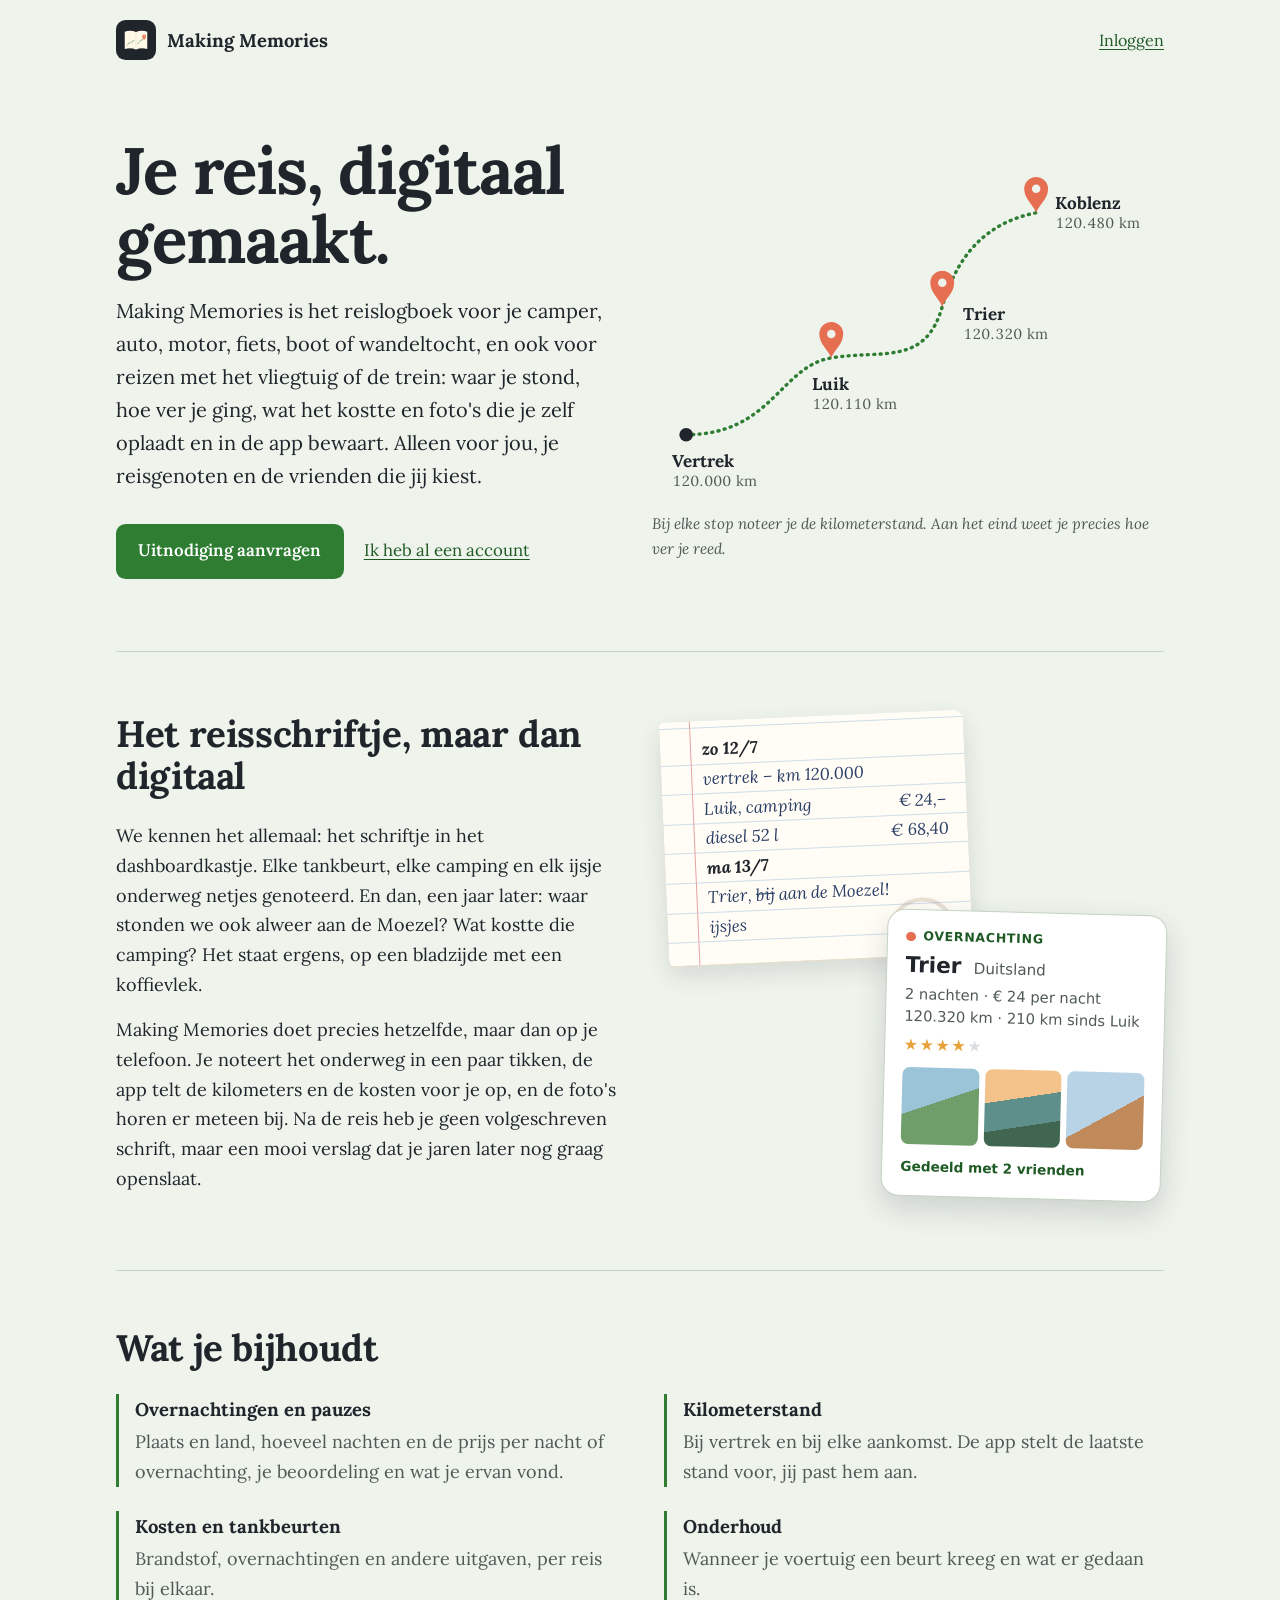
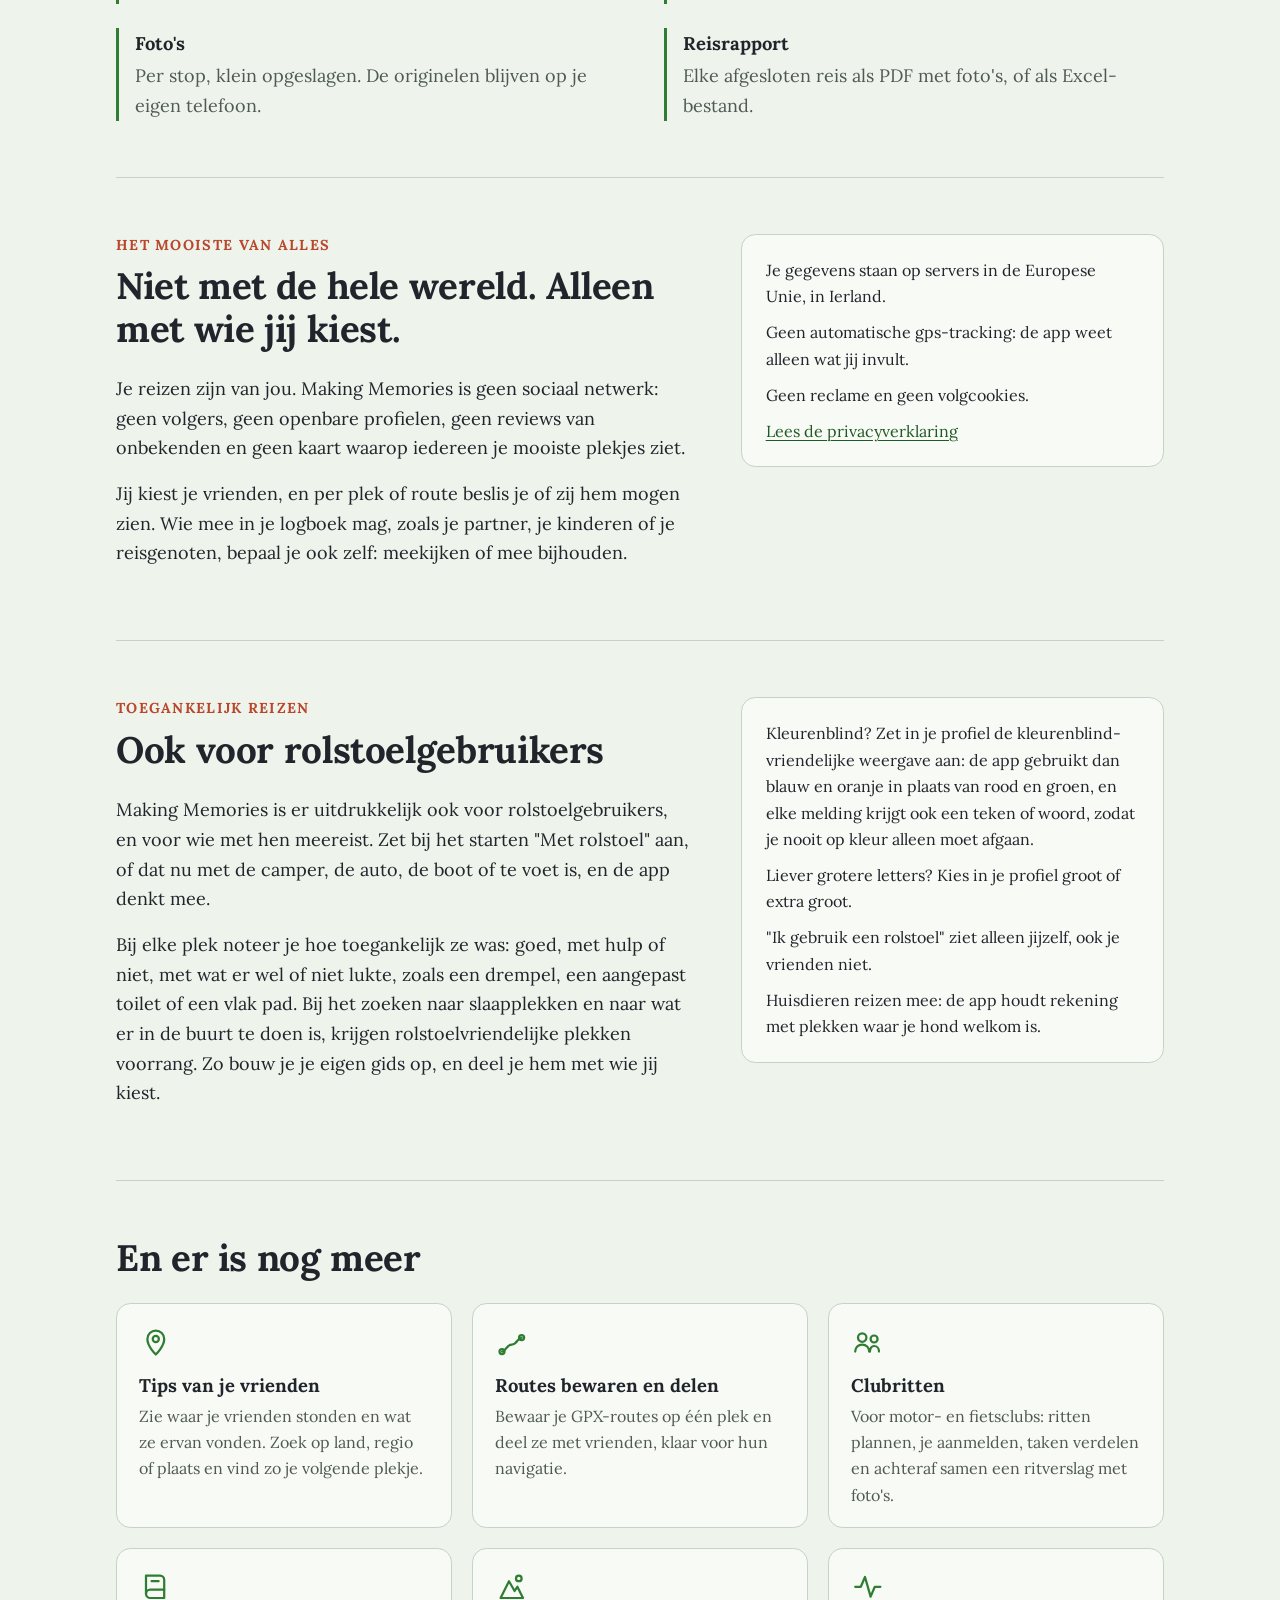
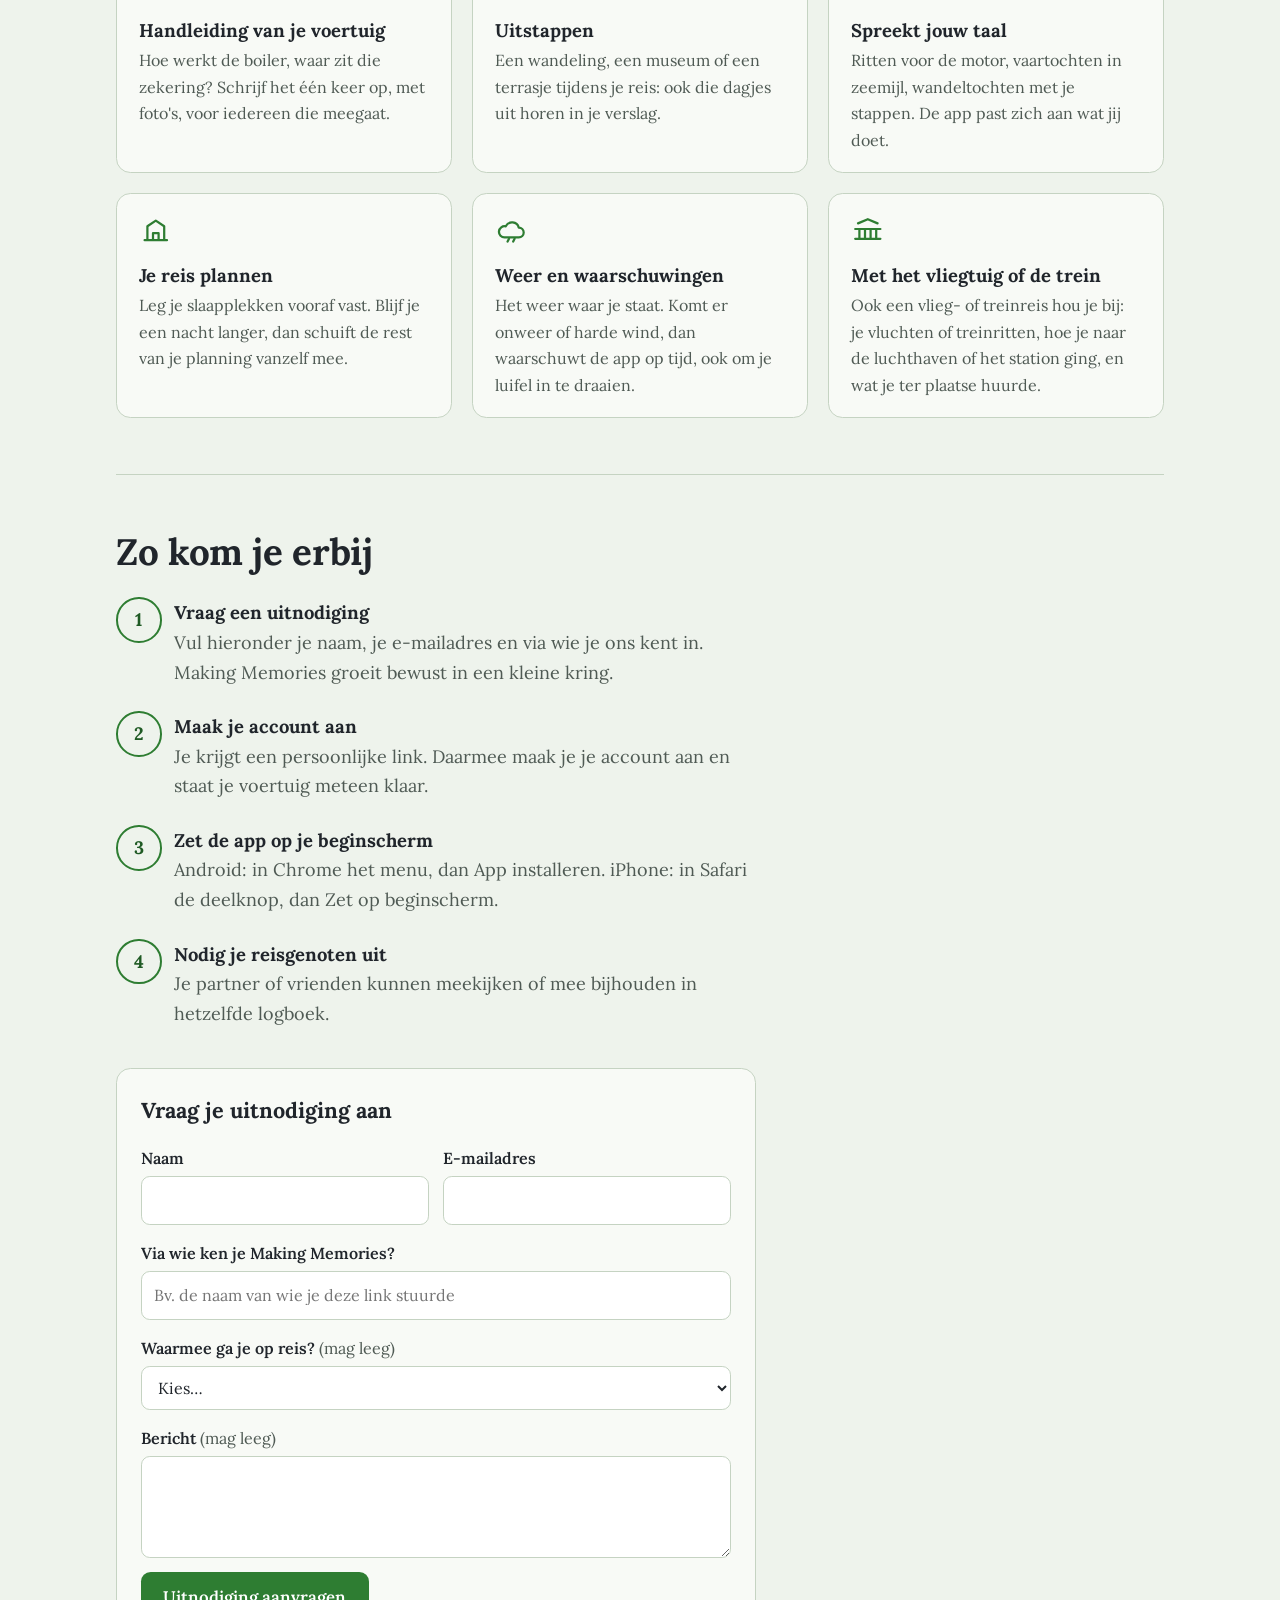
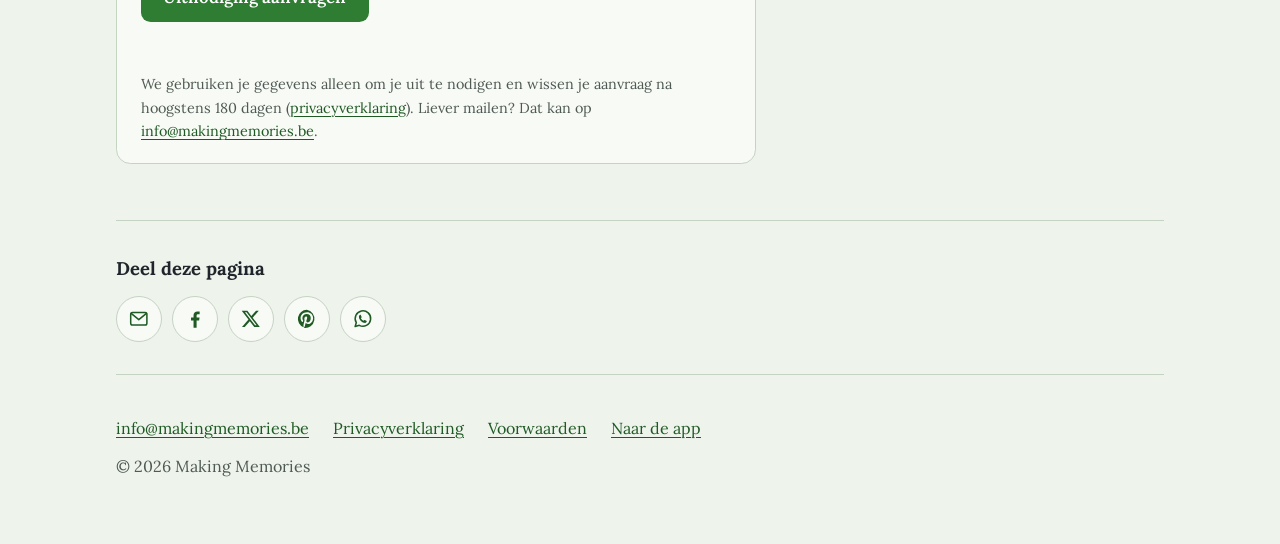
==== commit d575cabc: "Website: kop 'Ook voor rolstoelgebruikers', 'beperking' weg, zin voor kleurenblinden Co-Authored-By:" ====
--- a/index.html
+++ b/index.html
@@ -123,13 +123,14 @@
     <section aria-labelledby="toegankelijk">
         <div class="private">
           <div>
-            <p class="kicker">Voor iedereen</p>
-            <h2 id="toegankelijk">Ook op reis met een rolstoel of een beperking</h2>
-            <p>Making Memories is er uitdrukkelijk ook voor wie met een rolstoel reist of een beperking heeft, en voor wie met hen meereist. Zet bij het starten "Met rolstoel" aan, of dat nu met de camper, de auto, de boot of te voet is, en de app denkt mee.</p>
+            <p class="kicker">Toegankelijk reizen</p>
+            <h2 id="toegankelijk">Ook voor rolstoelgebruikers</h2>
+            <p>Making Memories is er uitdrukkelijk ook voor rolstoelgebruikers, en voor wie met hen meereist. Zet bij het starten "Met rolstoel" aan, of dat nu met de camper, de auto, de boot of te voet is, en de app denkt mee.</p>
             <p>Bij elke plek noteer je hoe toegankelijk ze was: goed, met hulp of niet, met wat er wel of niet lukte, zoals een drempel, een aangepast toilet of een vlak pad. Bij het zoeken naar slaapplekken en naar wat er in de buurt te doen is, krijgen rolstoelvriendelijke plekken voorrang. Zo bouw je je eigen gids op, en deel je hem met wie jij kiest.</p>
           </div>
           <aside aria-label="Leesbaar en privé">
-            <p>Grote letters en een kleurenblind-vriendelijke weergave, in te stellen in je profiel.</p>
+            <p>Kleurenblind? Zet in je profiel de kleurenblind-vriendelijke weergave aan: de app gebruikt dan blauw en oranje in plaats van rood en groen, en elke melding krijgt ook een teken of woord, zodat je nooit op kleur alleen moet afgaan.</p>
+            <p>Liever grotere letters? Kies in je profiel groot of extra groot.</p>
             <p>"Ik gebruik een rolstoel" ziet alleen jijzelf, ook je vrienden niet.</p>
             <p>Huisdieren reizen mee: de app houdt rekening met plekken waar je hond welkom is.</p>
           </aside>
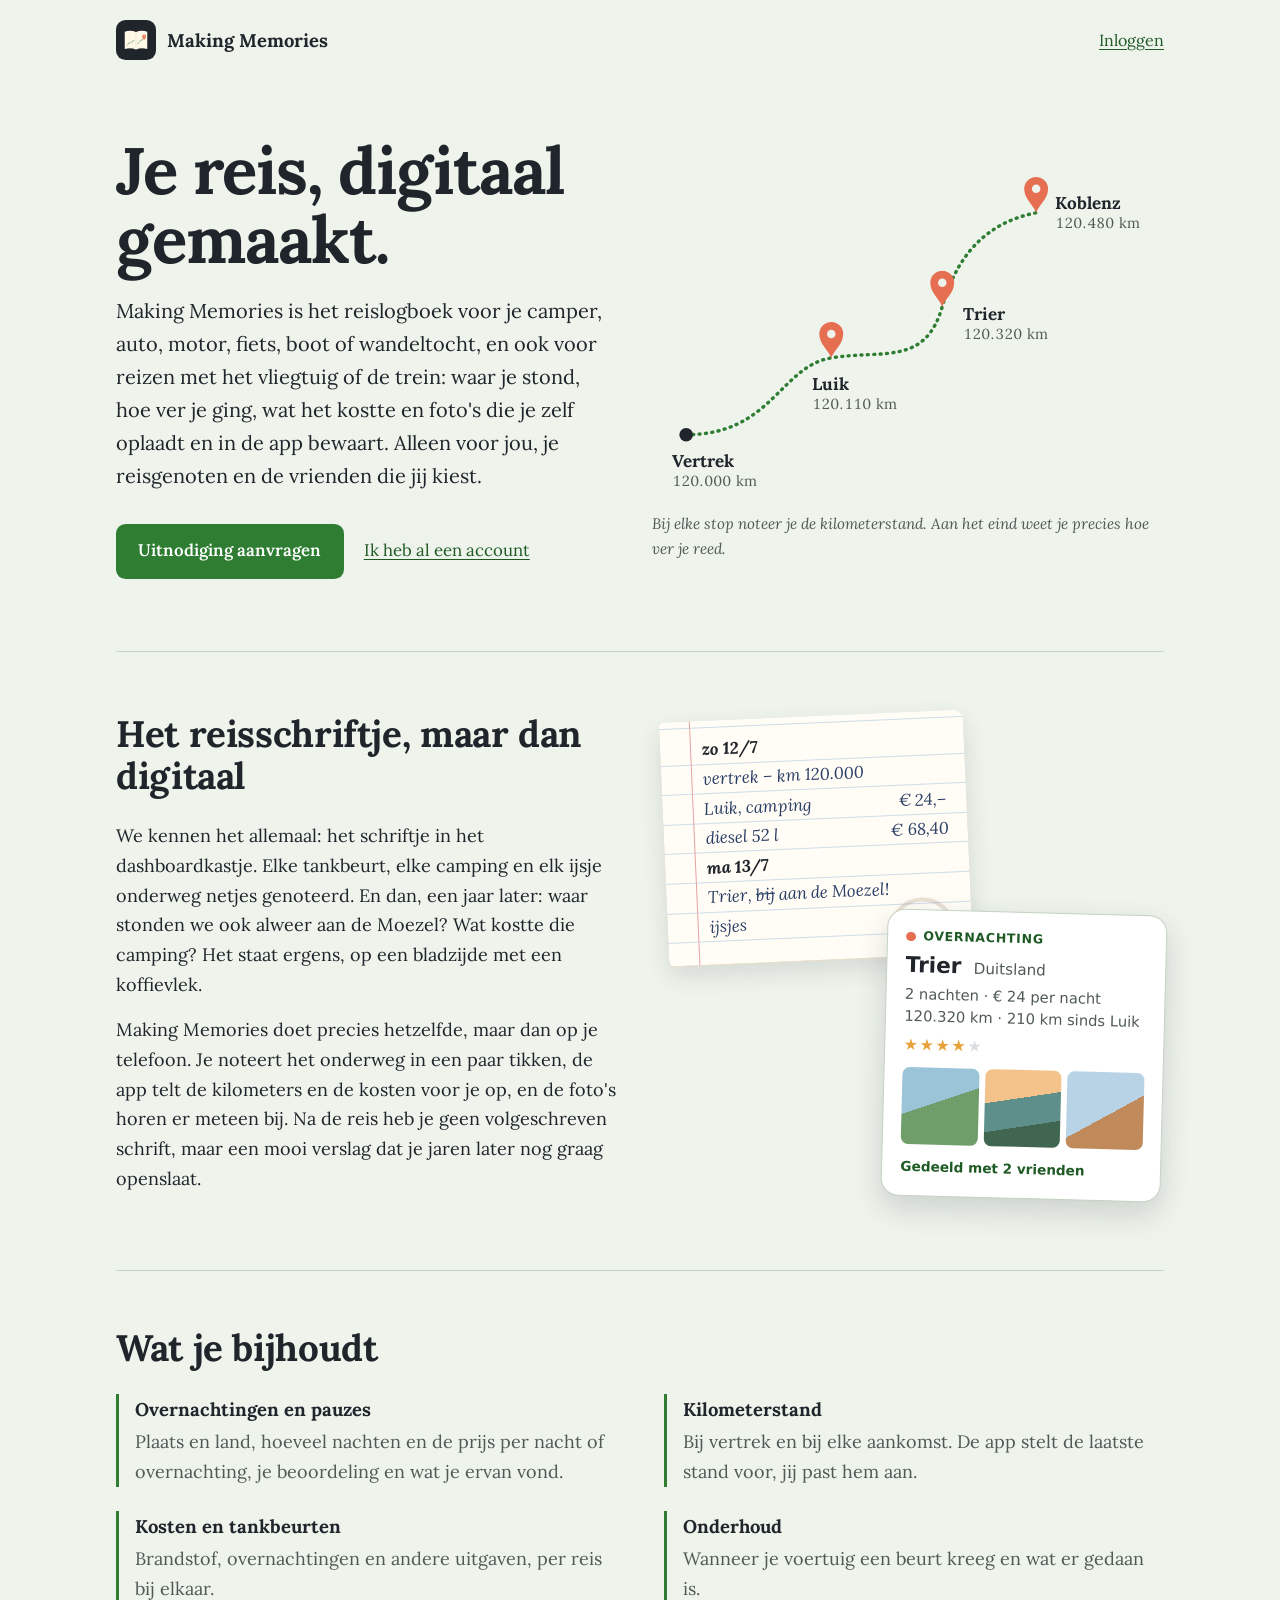
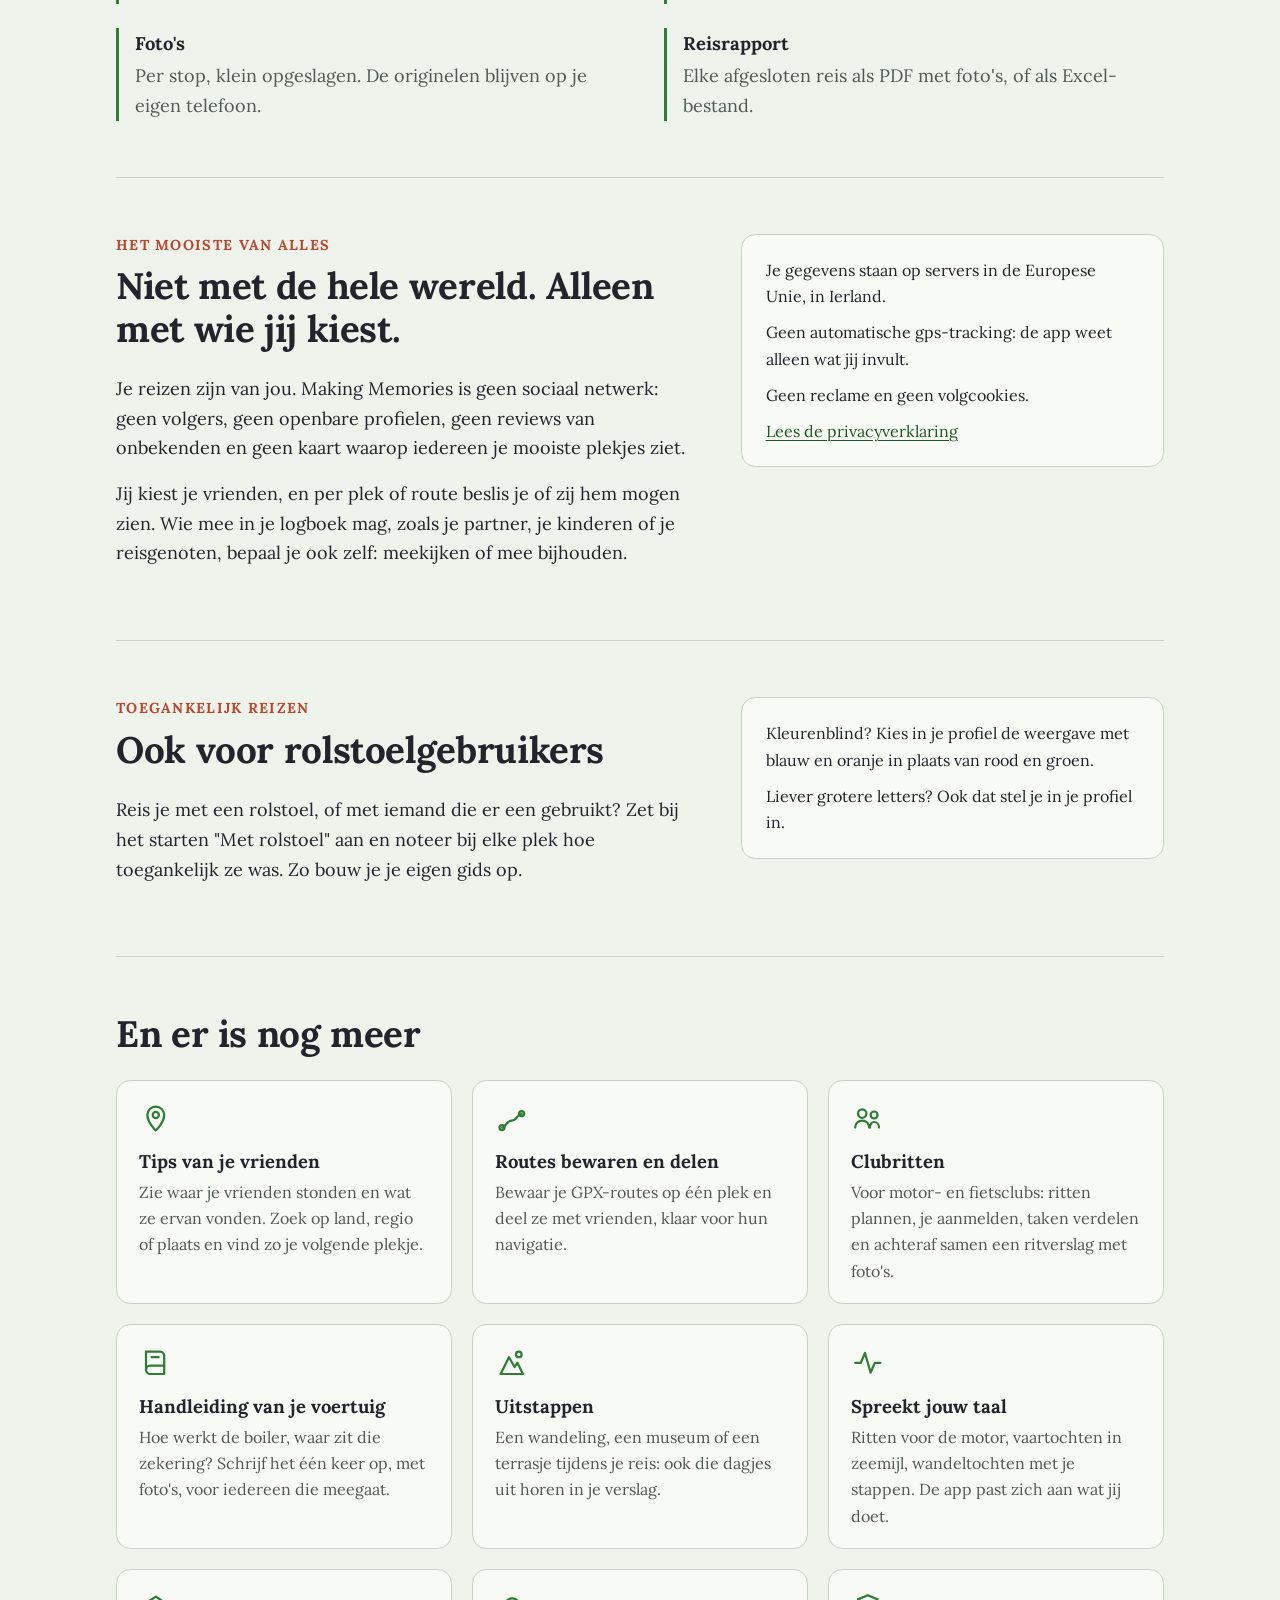
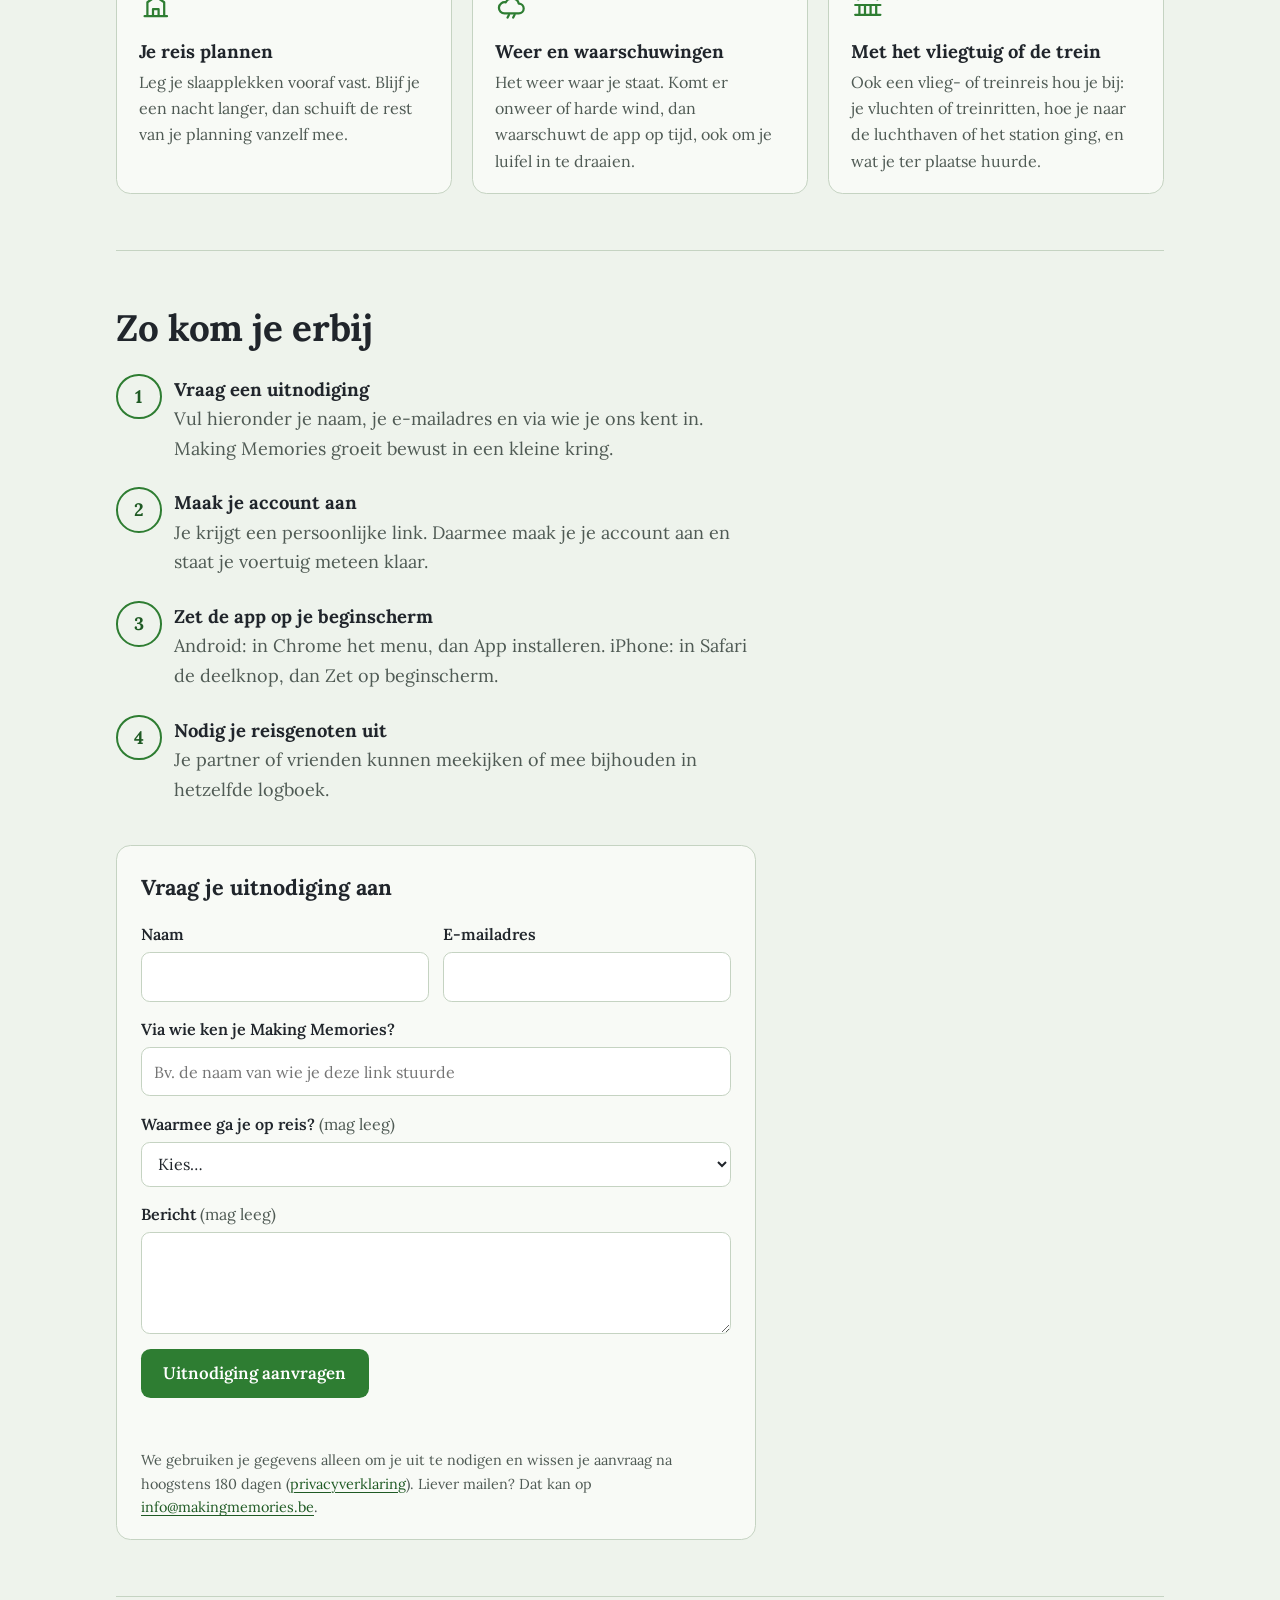
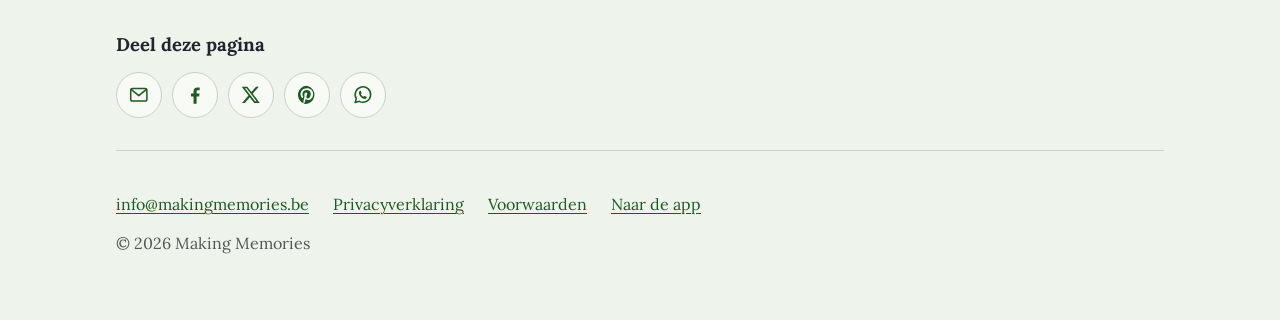
==== commit a181b7e3: "Website: rolstoel-sectie korter en rustiger Co-Authored-By: Claude Opus 5.5 <noreply@anthropic.com> " ====
--- a/index.html
+++ b/index.html
@@ -125,14 +125,11 @@
           <div>
             <p class="kicker">Toegankelijk reizen</p>
             <h2 id="toegankelijk">Ook voor rolstoelgebruikers</h2>
-            <p>Making Memories is er uitdrukkelijk ook voor rolstoelgebruikers, en voor wie met hen meereist. Zet bij het starten "Met rolstoel" aan, of dat nu met de camper, de auto, de boot of te voet is, en de app denkt mee.</p>
-            <p>Bij elke plek noteer je hoe toegankelijk ze was: goed, met hulp of niet, met wat er wel of niet lukte, zoals een drempel, een aangepast toilet of een vlak pad. Bij het zoeken naar slaapplekken en naar wat er in de buurt te doen is, krijgen rolstoelvriendelijke plekken voorrang. Zo bouw je je eigen gids op, en deel je hem met wie jij kiest.</p>
-          </div>
-          <aside aria-label="Leesbaar en privé">
-            <p>Kleurenblind? Zet in je profiel de kleurenblind-vriendelijke weergave aan: de app gebruikt dan blauw en oranje in plaats van rood en groen, en elke melding krijgt ook een teken of woord, zodat je nooit op kleur alleen moet afgaan.</p>
-            <p>Liever grotere letters? Kies in je profiel groot of extra groot.</p>
-            <p>"Ik gebruik een rolstoel" ziet alleen jijzelf, ook je vrienden niet.</p>
-            <p>Huisdieren reizen mee: de app houdt rekening met plekken waar je hond welkom is.</p>
+            <p>Reis je met een rolstoel, of met iemand die er een gebruikt? Zet bij het starten "Met rolstoel" aan en noteer bij elke plek hoe toegankelijk ze was. Zo bouw je je eigen gids op.</p>
+          </div>
+          <aside aria-label="Makkelijk leesbaar">
+            <p>Kleurenblind? Kies in je profiel de weergave met blauw en oranje in plaats van rood en groen.</p>
+            <p>Liever grotere letters? Ook dat stel je in je profiel in.</p>
           </aside>
         </div>
       </section>
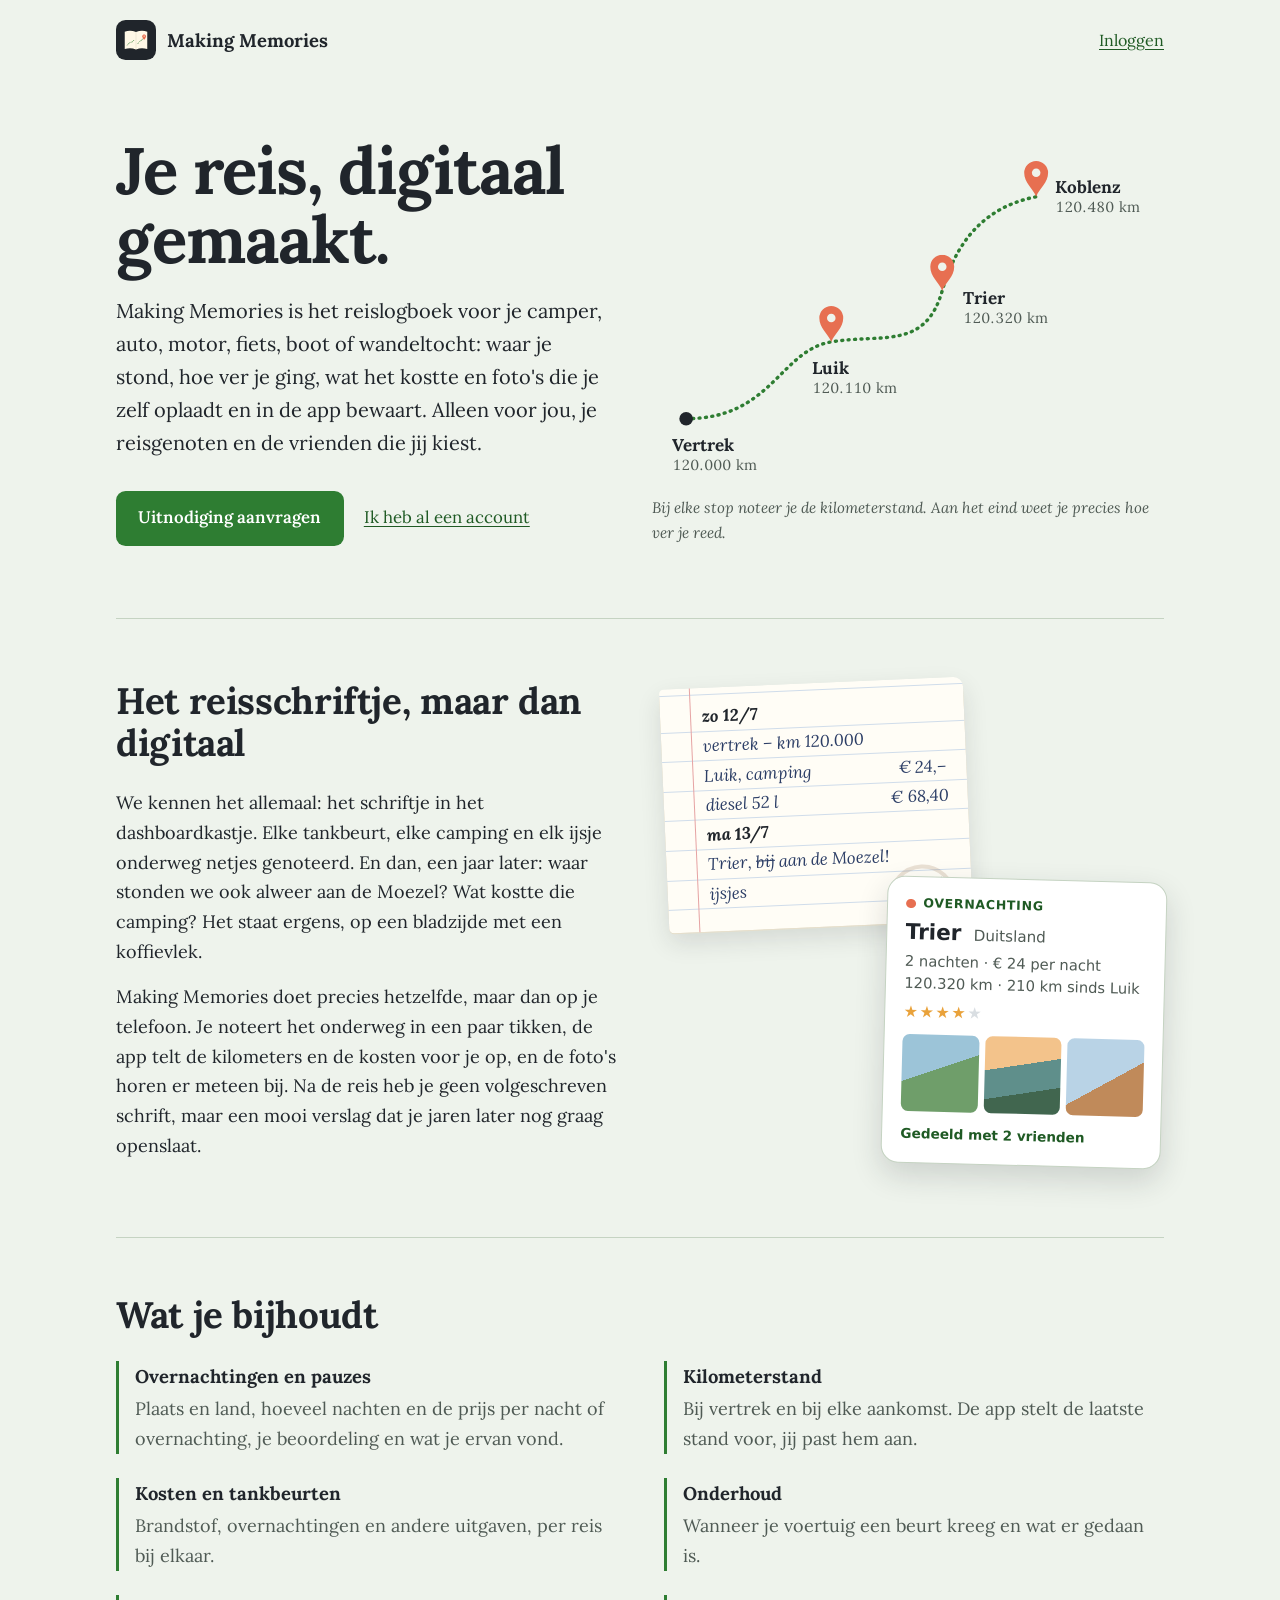
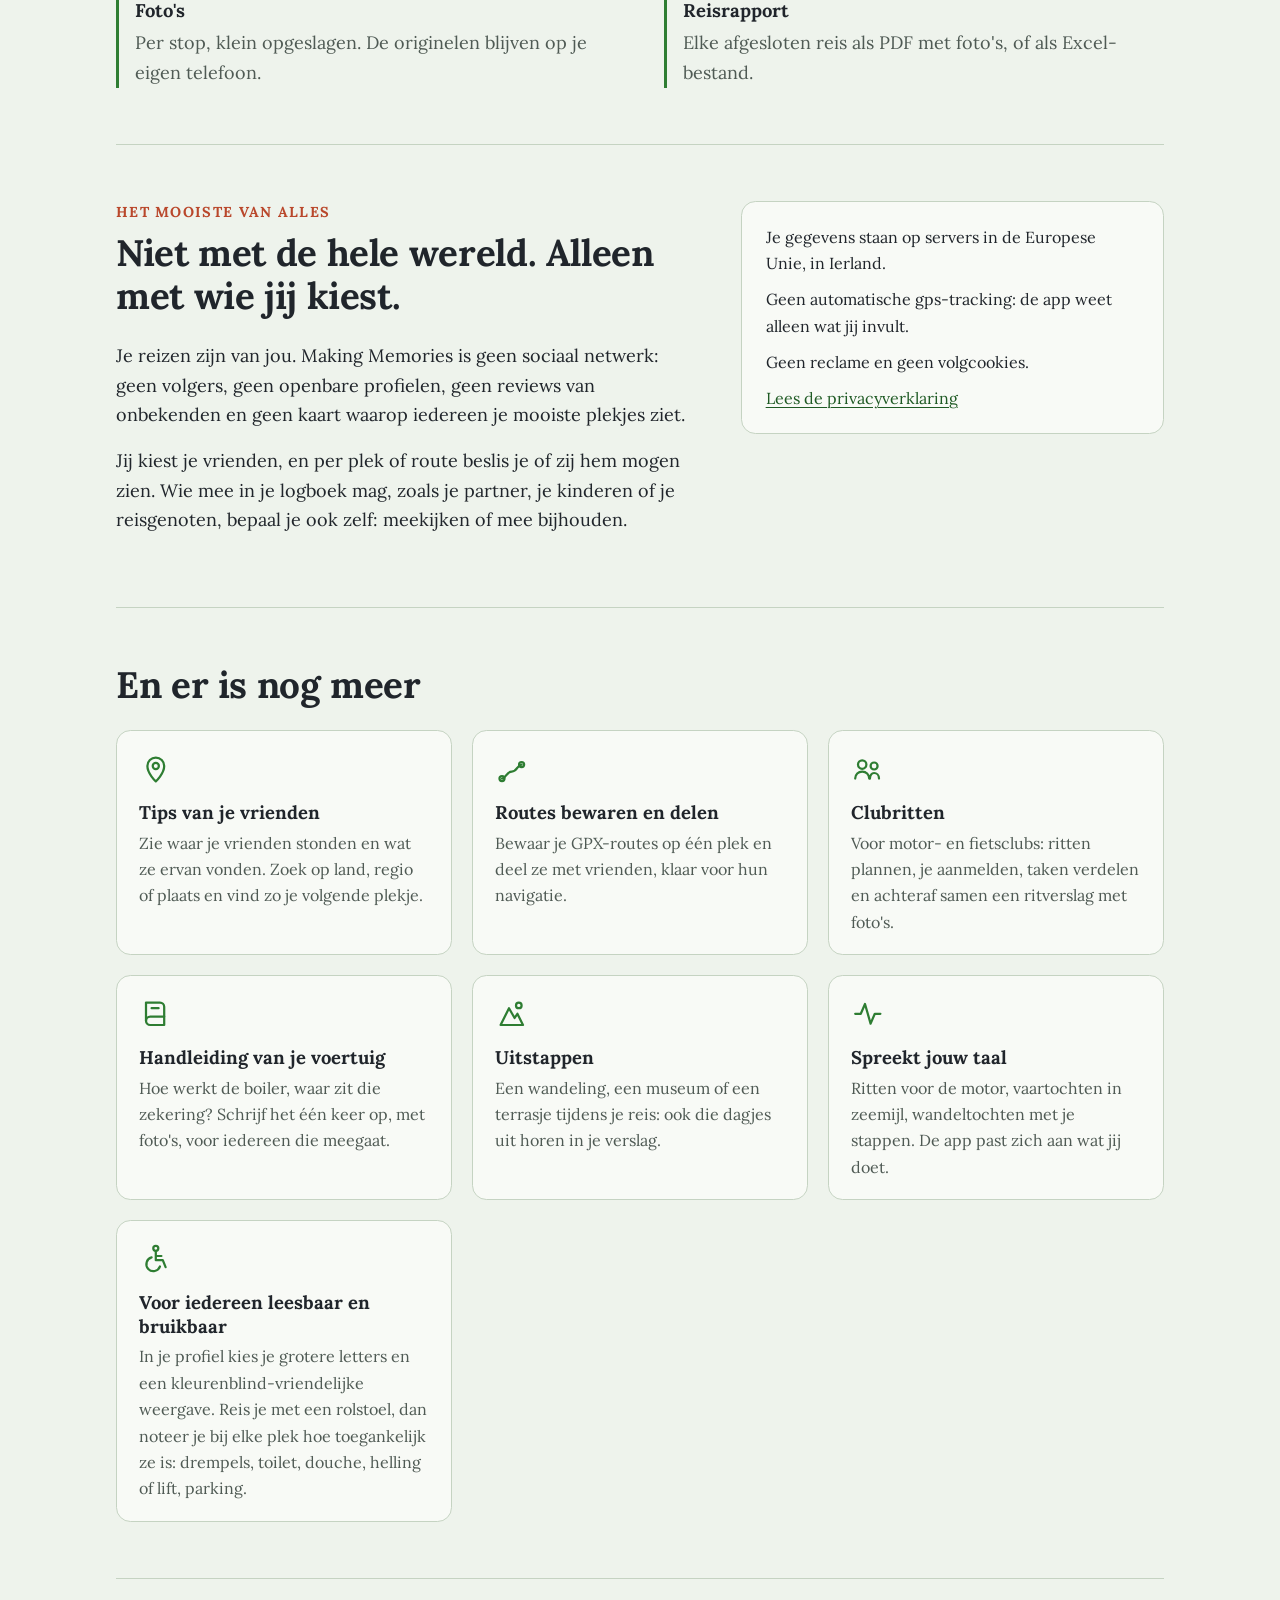
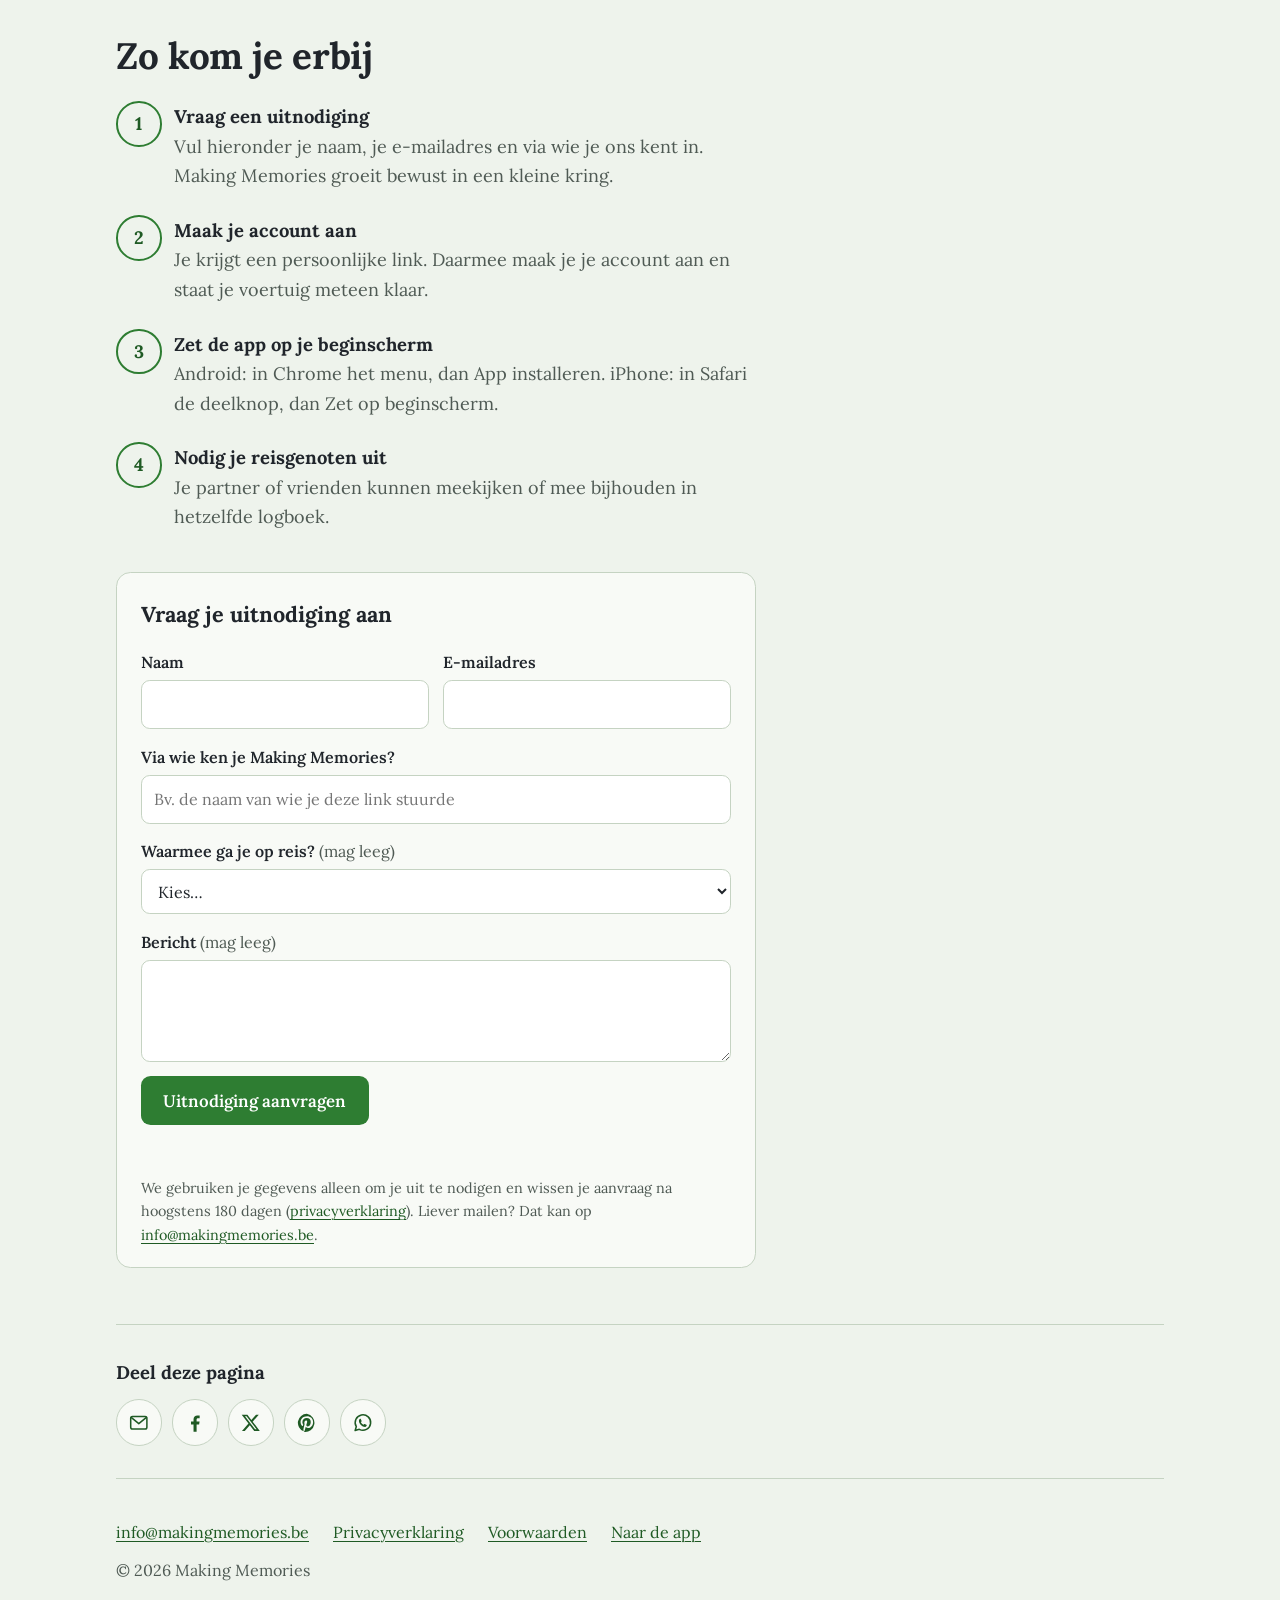
==== commit a9e3edc3: "Startpagina: toegankelijkheid (letters, kleurenblind, rolstoel) Co-Authored-By: Claude Opus 5.5 <nor" ====
--- a/index.html
+++ b/index.html
@@ -21,7 +21,7 @@
     <div class="hero">
       <div>
         <h1>Je reis, digitaal gemaakt.</h1>
-        <p class="lead">Making Memories is het reislogboek voor je camper, auto, motor, fiets, boot of wandeltocht, en ook voor reizen met het vliegtuig of de trein: waar je stond, hoe ver je ging, wat het kostte en foto's die je zelf oplaadt en in de app bewaart. Alleen voor jou, je reisgenoten en de vrienden die jij kiest.</p>
+        <p class="lead">Making Memories is het reislogboek voor je camper, auto, motor, fiets, boot of wandeltocht: waar je stond, hoe ver je ging, wat het kostte en foto's die je zelf oplaadt en in de app bewaart. Alleen voor jou, je reisgenoten en de vrienden die jij kiest.</p>
         <div class="actions">
           <a class="button" href="#aanvragen">Uitnodiging aanvragen</a>
           <a class="quiet-link" href="https://app.makingmemories.be/">Ik heb al een account</a>
@@ -120,21 +120,7 @@
       </div>
     </section>
 
-    <section aria-labelledby="toegankelijk">
-        <div class="private">
-          <div>
-            <p class="kicker">Toegankelijk reizen</p>
-            <h2 id="toegankelijk">Ook voor rolstoelgebruikers</h2>
-            <p>Reis je met een rolstoel, of met iemand die er een gebruikt? Zet bij het starten "Met rolstoel" aan en noteer bij elke plek hoe toegankelijk ze was. Zo bouw je je eigen gids op.</p>
-          </div>
-          <aside aria-label="Makkelijk leesbaar">
-            <p>Kleurenblind? Kies in je profiel de weergave met blauw en oranje in plaats van rood en groen.</p>
-            <p>Liever grotere letters? Ook dat stel je in je profiel in.</p>
-          </aside>
-        </div>
-      </section>
-
-      <section aria-labelledby="meer">
+    <section aria-labelledby="meer">
       <h2 id="meer">En er is nog meer</h2>
       <ul class="features">
         <li>
@@ -167,22 +153,12 @@
           <h3>Spreekt jouw taal</h3>
           <p>Ritten voor de motor, vaartochten in zeemijl, wandeltochten met je stappen. De app past zich aan wat jij doet.</p>
         </li>
-                <li>
-            <svg viewBox="0 0 24 24" aria-hidden="true"><path d="M4 18h16M6 18V8l6-4 6 4v10M10 18v-5h4v5"/></svg>
-            <h3>Je reis plannen</h3>
-            <p>Leg je slaapplekken vooraf vast. Blijf je een nacht langer, dan schuift de rest van je planning vanzelf mee.</p>
-          </li>
-          <li>
-            <svg viewBox="0 0 24 24" aria-hidden="true"><path d="M7 16a4 4 0 1 1 .7-7.9A5 5 0 0 1 17 9a3.5 3.5 0 0 1 0 7z"/><path d="M9 19l1-2M13 19l1-2"/></svg>
-            <h3>Weer en waarschuwingen</h3>
-            <p>Het weer waar je staat. Komt er onweer of harde wind, dan waarschuwt de app op tijd, ook om je luifel in te draaien.</p>
-          </li>
-          <li>
-            <svg viewBox="0 0 24 24" aria-hidden="true"><path d="M3 10h18M6 10v7M10 10v7M14 10v7M18 10v7M3 17h18"/><path d="M5 6l7-3 7 3"/></svg>
-            <h3>Met het vliegtuig of de trein</h3>
-            <p>Ook een vlieg- of treinreis hou je bij: je vluchten of treinritten, hoe je naar de luchthaven of het station ging, en wat je ter plaatse huurde.</p>
-          </li>
-        </ul>
+        <li>
+          <svg viewBox="0 0 24 24" aria-hidden="true"><circle cx="12" cy="4.5" r="1.8"/><path d="M12 7v6h5l2 5M12 10h4"/><path d="M9 11a5 5 0 1 0 6 6.5"/></svg>
+          <h3>Voor iedereen leesbaar en bruikbaar</h3>
+          <p>In je profiel kies je grotere letters en een kleurenblind-vriendelijke weergave. Reis je met een rolstoel, dan noteer je bij elke plek hoe toegankelijk ze is: drempels, toilet, douche, helling of lift, parking.</p>
+        </li>
+      </ul>
     </section>
 
     <section aria-labelledby="erbij">
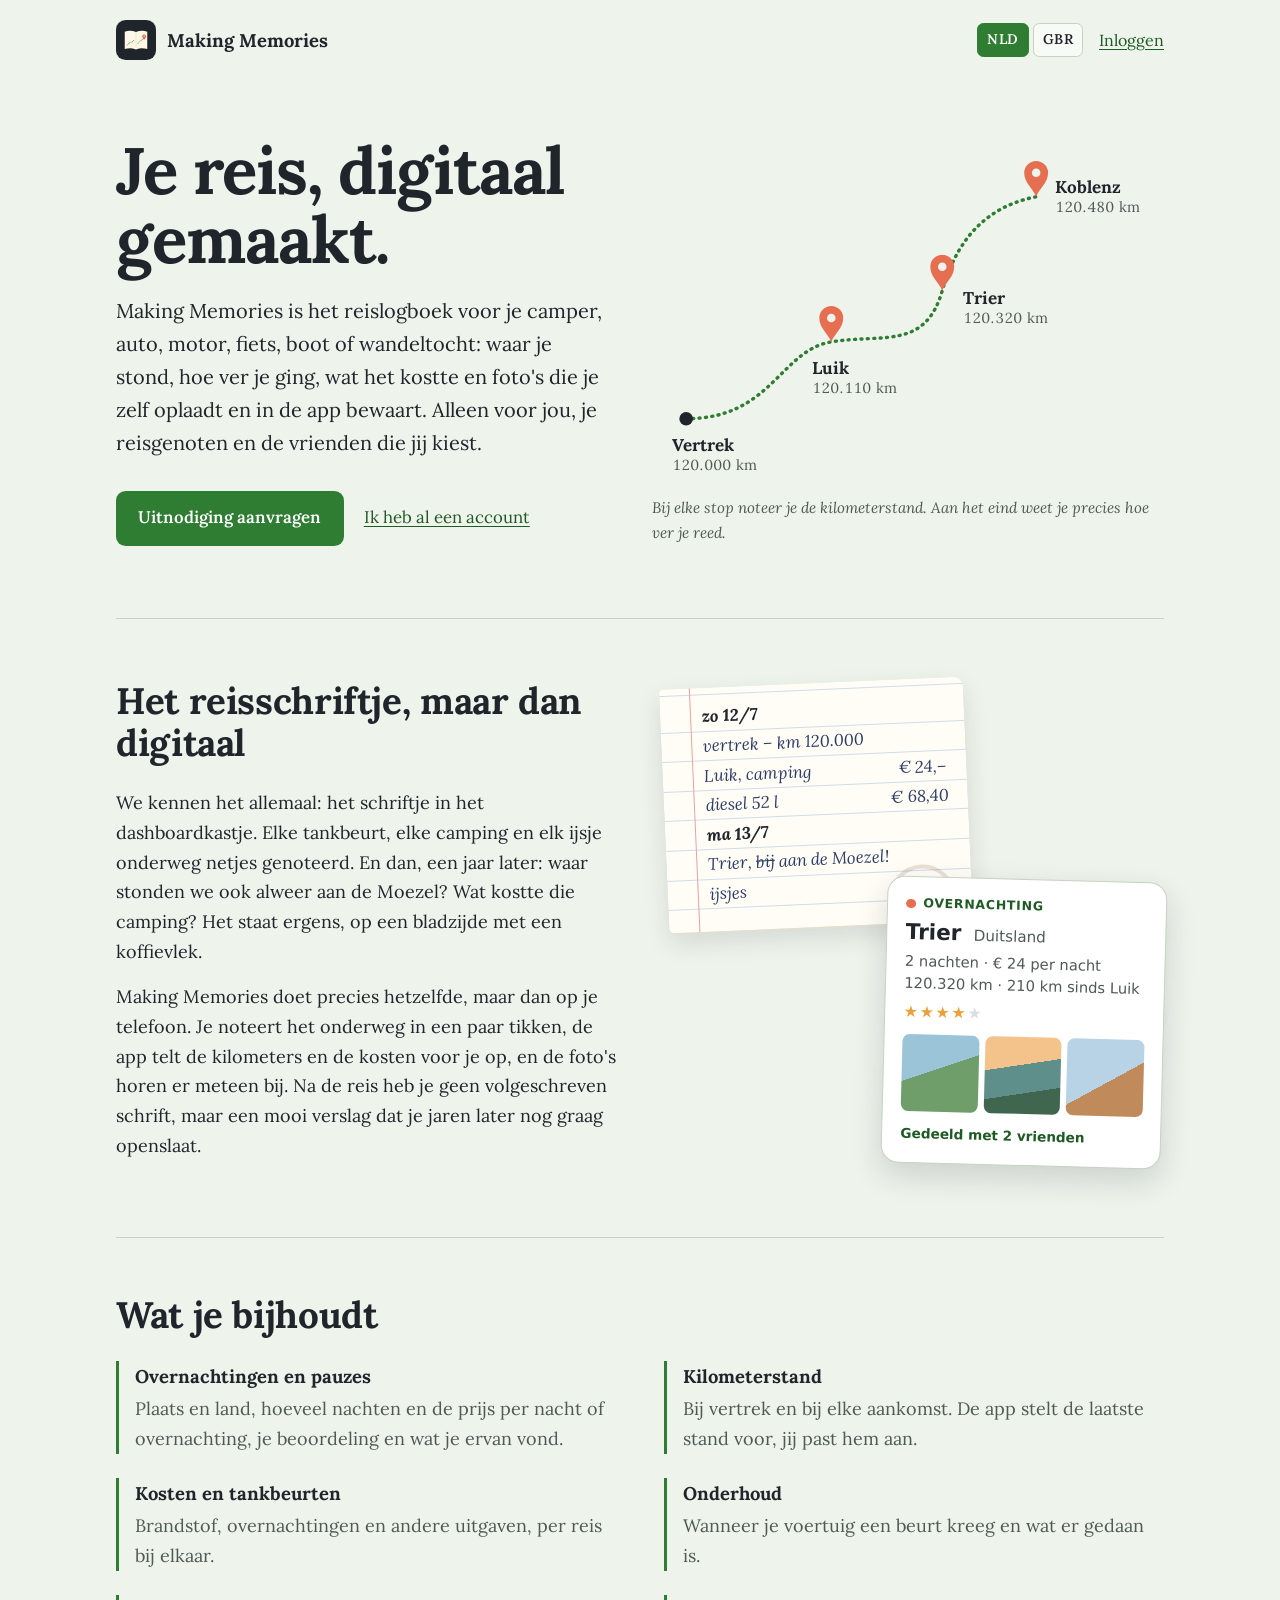
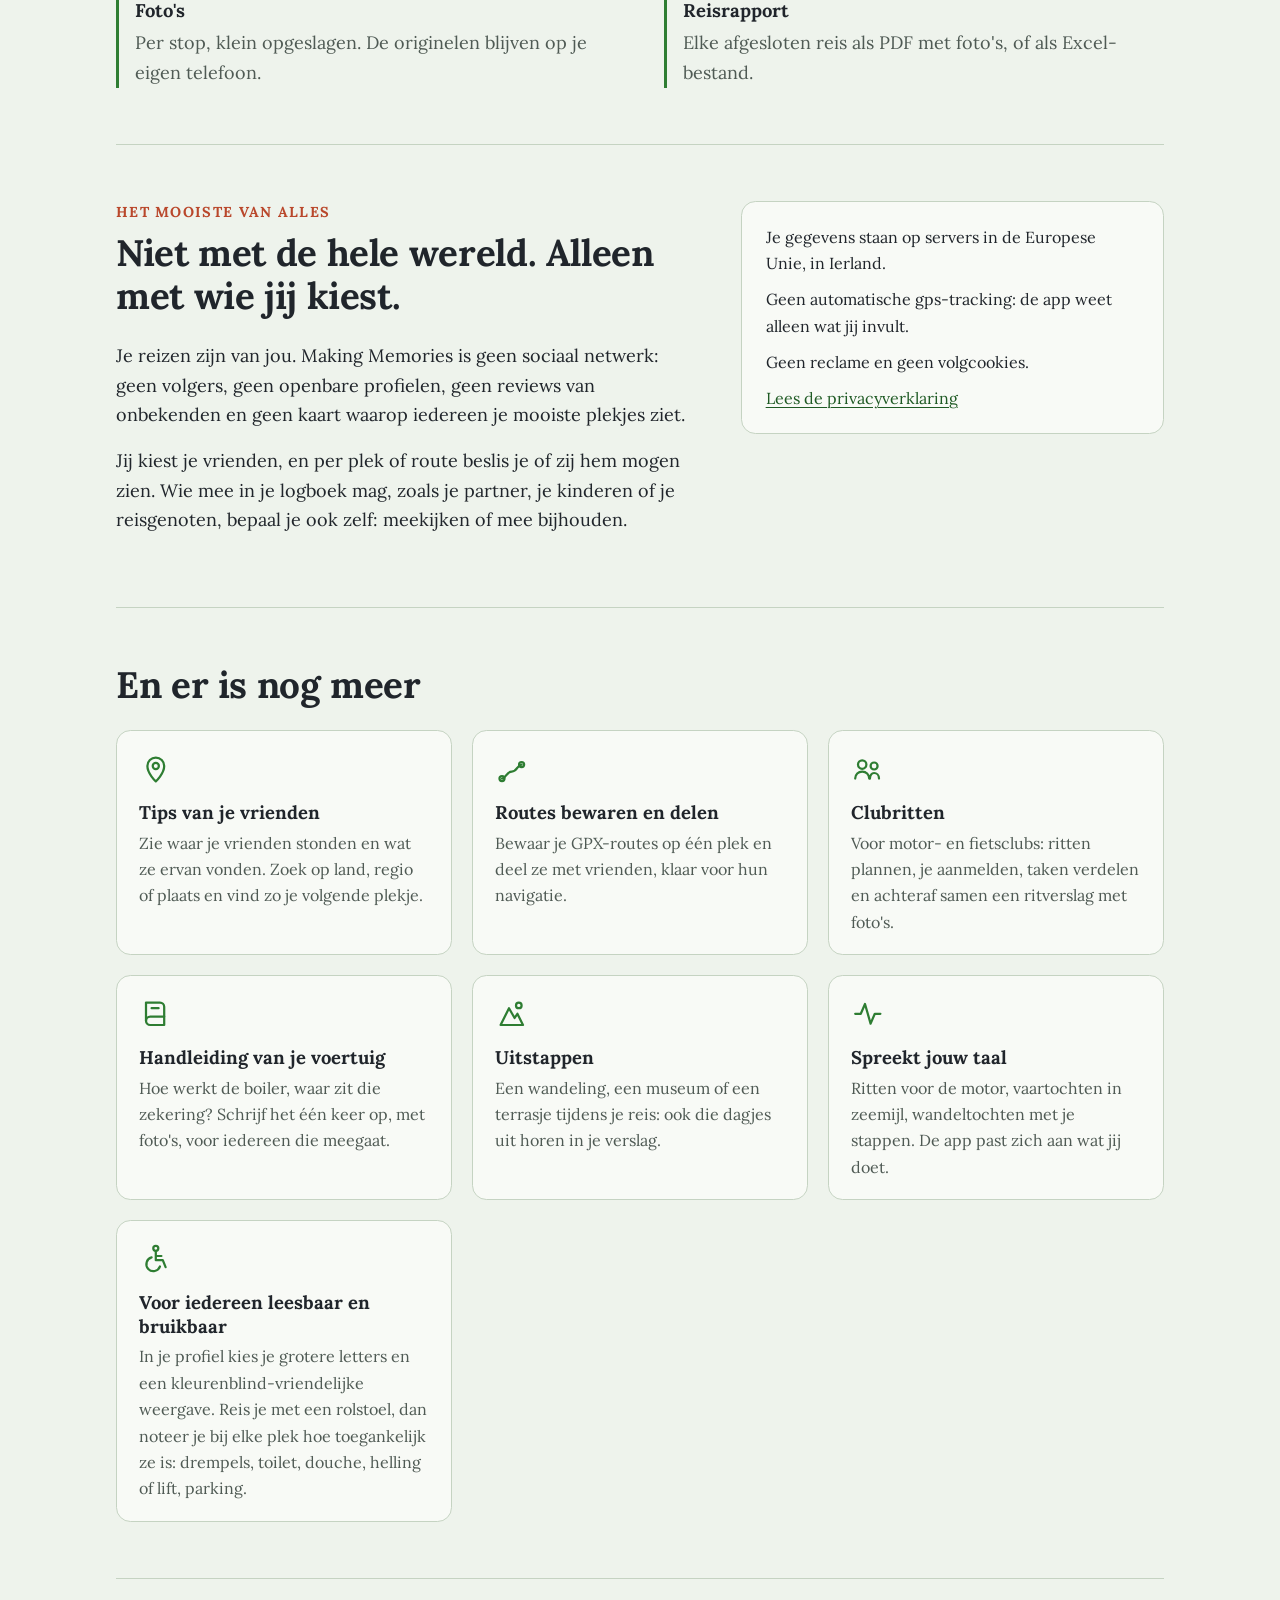
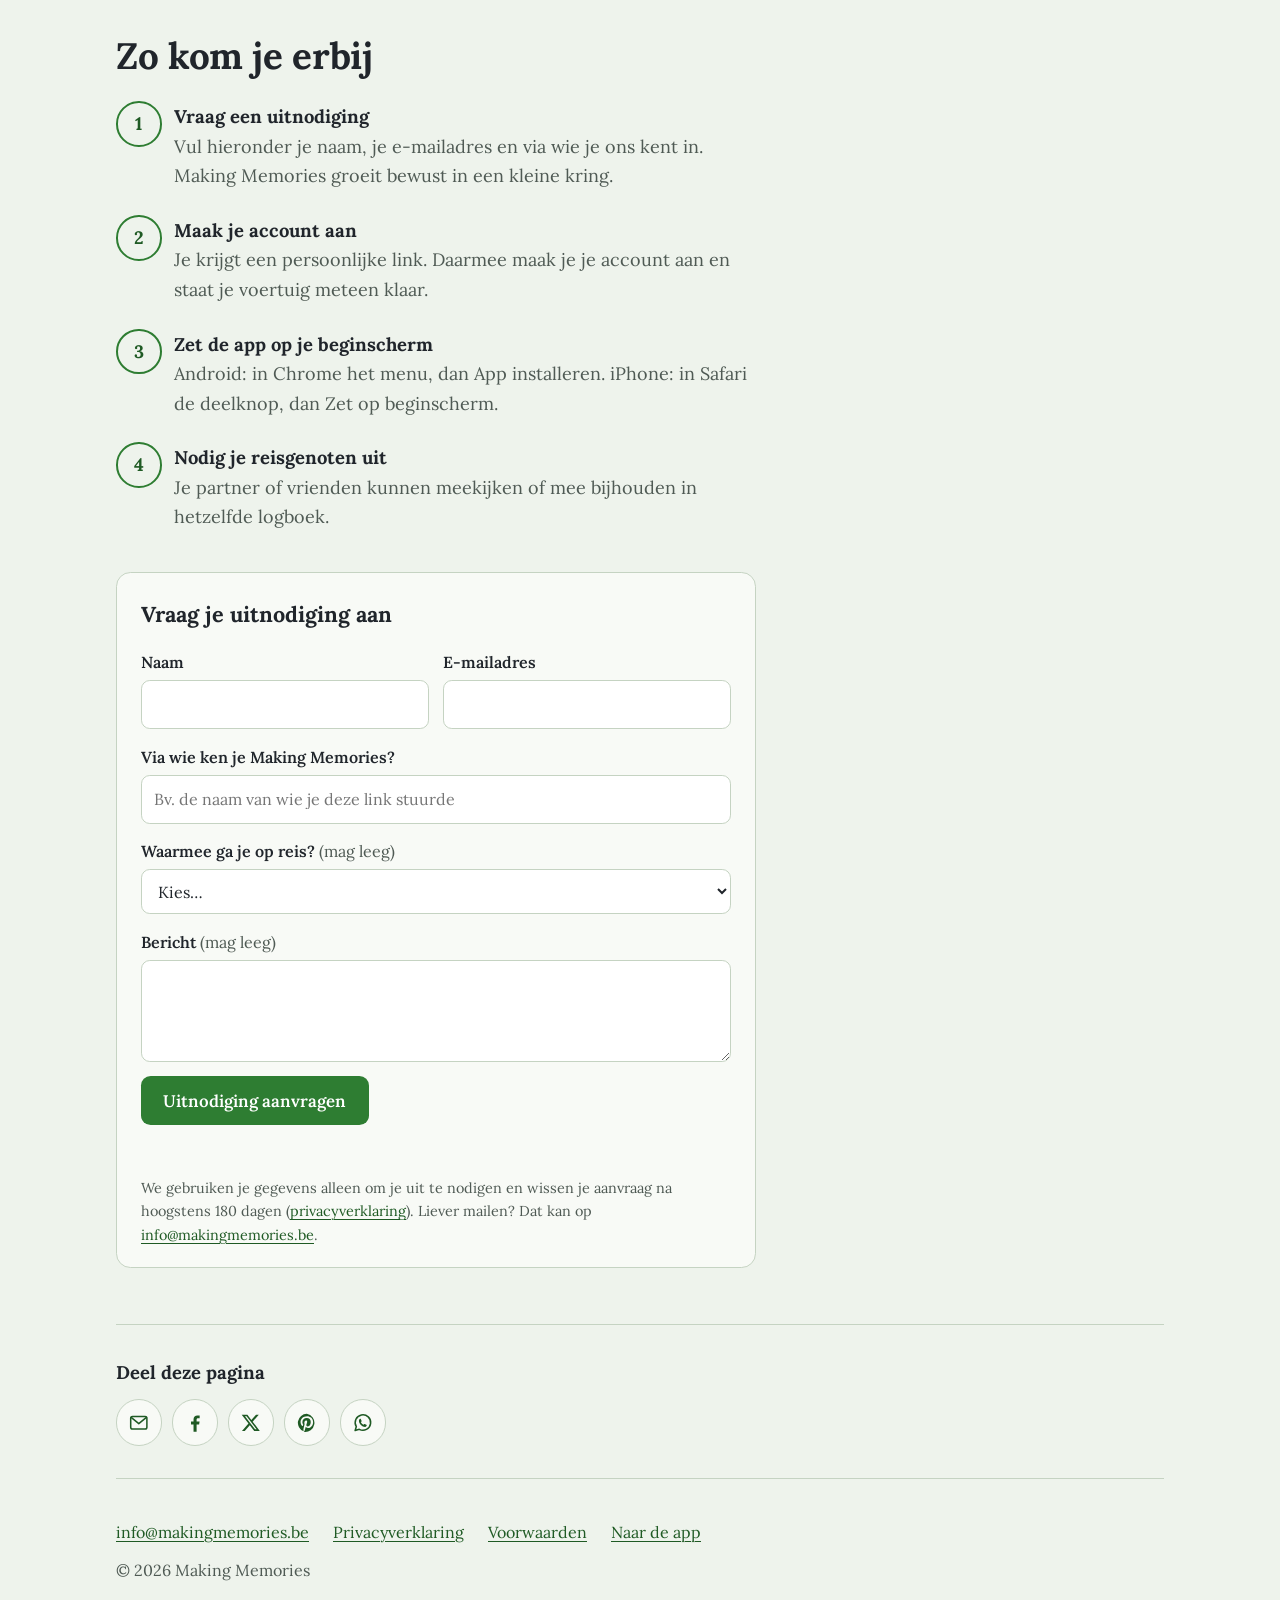
==== commit b74424c2: "Website ook in het Engels (en/), met taalkeuze NLD/GBR en hreflang Co-Authored-By: Claude Sonnet 5.5" ====
--- a/index.html
+++ b/index.html
@@ -9,11 +9,15 @@
 <link rel="icon" type="image/svg+xml" href="icon.svg">
 <link rel="apple-touch-icon" href="icon-180.png">
 <link rel="stylesheet" href="style.css">
+<link rel="alternate" hreflang="nl" href="https://makingmemories.be/">
+<link rel="alternate" hreflang="en" href="https://makingmemories.be/en/">
+<link rel="alternate" hreflang="x-default" href="https://makingmemories.be/">
 </head>
 <body>
 <div class="wrap">
   <header class="site-head">
     <a class="brand" href="./"><img src="icon.svg" alt="" width="40" height="40">Making Memories</a>
+    <div class="lang" role="group" aria-label="Taal"><span aria-current="true" lang="nl">NLD</span><a href="en/" hreflang="en" lang="en" aria-label="English">GBR</a></div>
     <a class="head-link" href="https://app.makingmemories.be/">Inloggen</a>
   </header>
 
--- a/style.css
+++ b/style.css
@@ -217,3 +217,11 @@
 @media (min-width:36rem) and (max-width:51.99rem){
   .features{grid-template-columns:1fr 1fr}
 }
+
+/* Taalkeuze NLD / GBR */
+.site-head{flex-wrap:wrap}
+.lang{display:flex;gap:.25rem;margin-left:auto;font-size:.875rem;font-weight:600;letter-spacing:.04em}
+.lang a,.lang span{padding:.25rem .55rem;border:1px solid var(--line);border-radius:.4rem;text-decoration:none;min-width:2.75rem;text-align:center}
+.lang a{color:var(--ink);background:var(--sheet)}
+.lang a:hover{border-color:var(--forest)}
+.lang span{background:var(--forest);border-color:var(--forest);color:#fff}
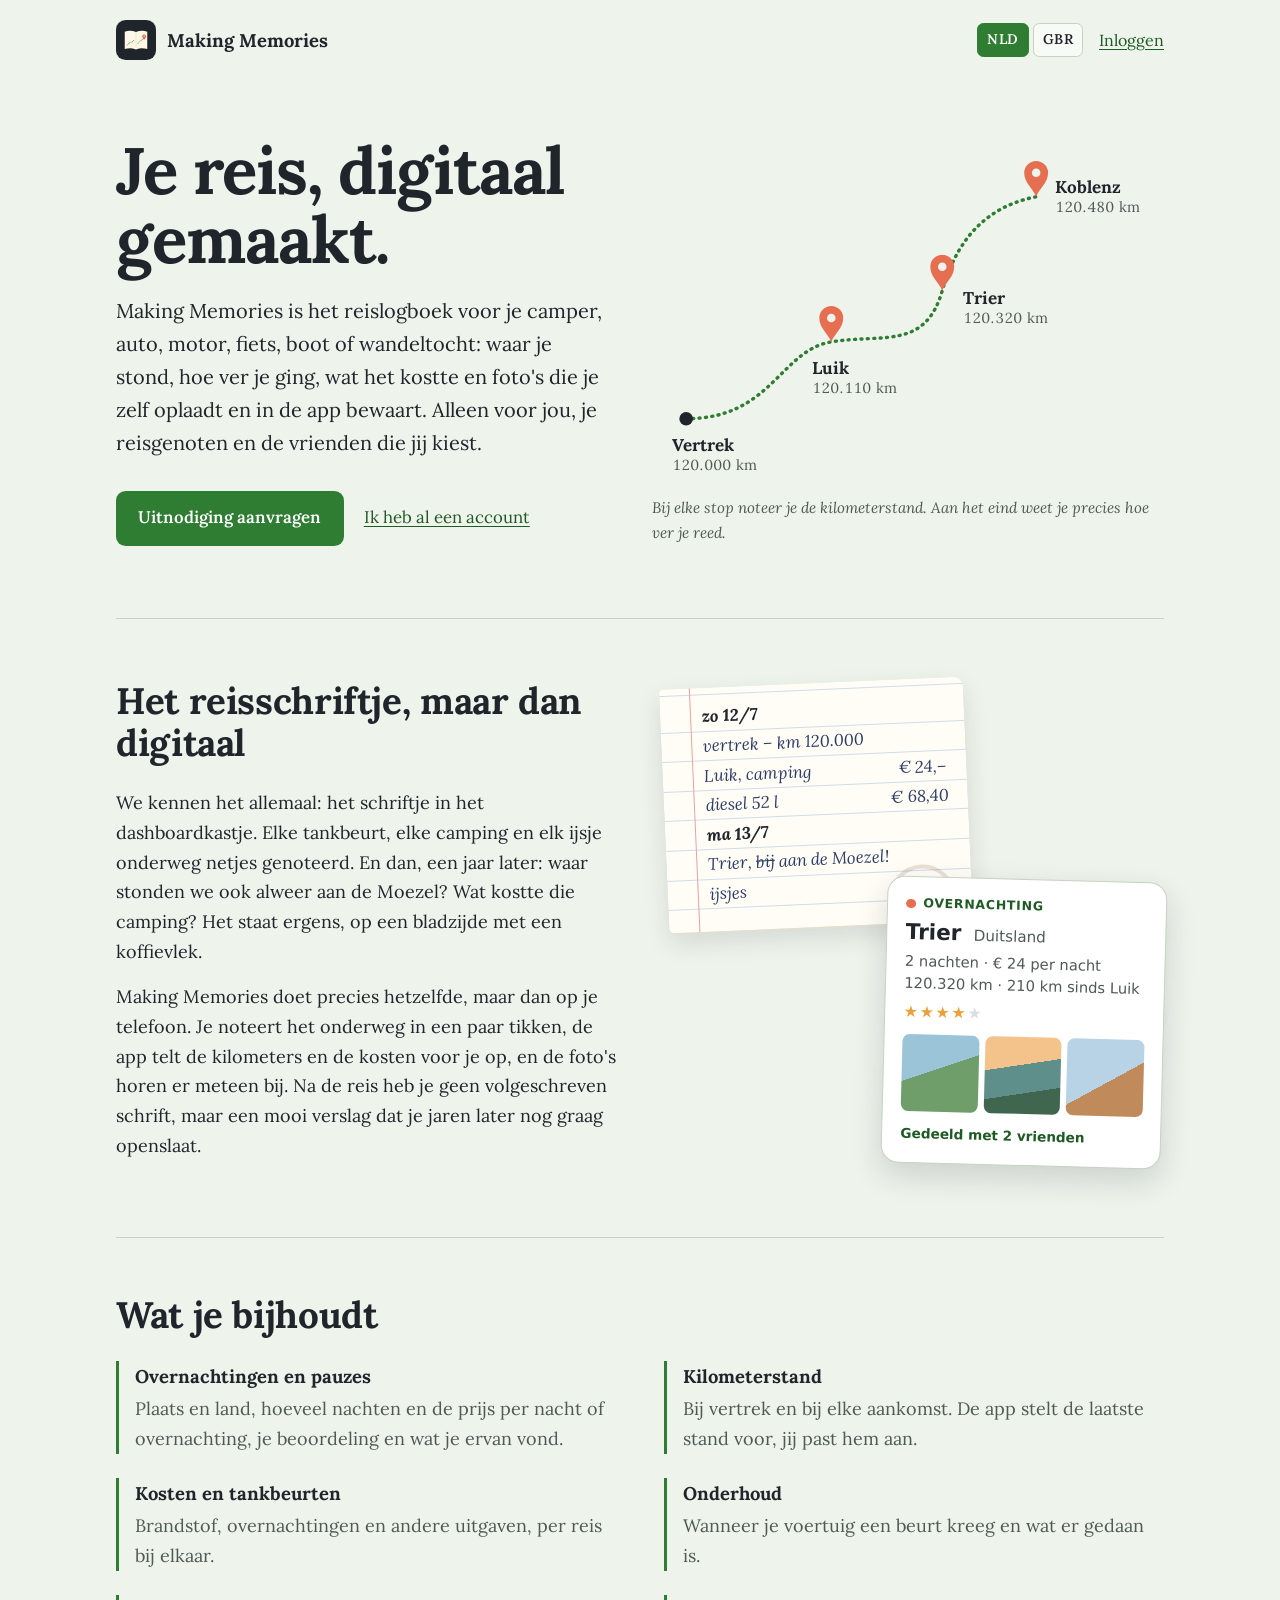
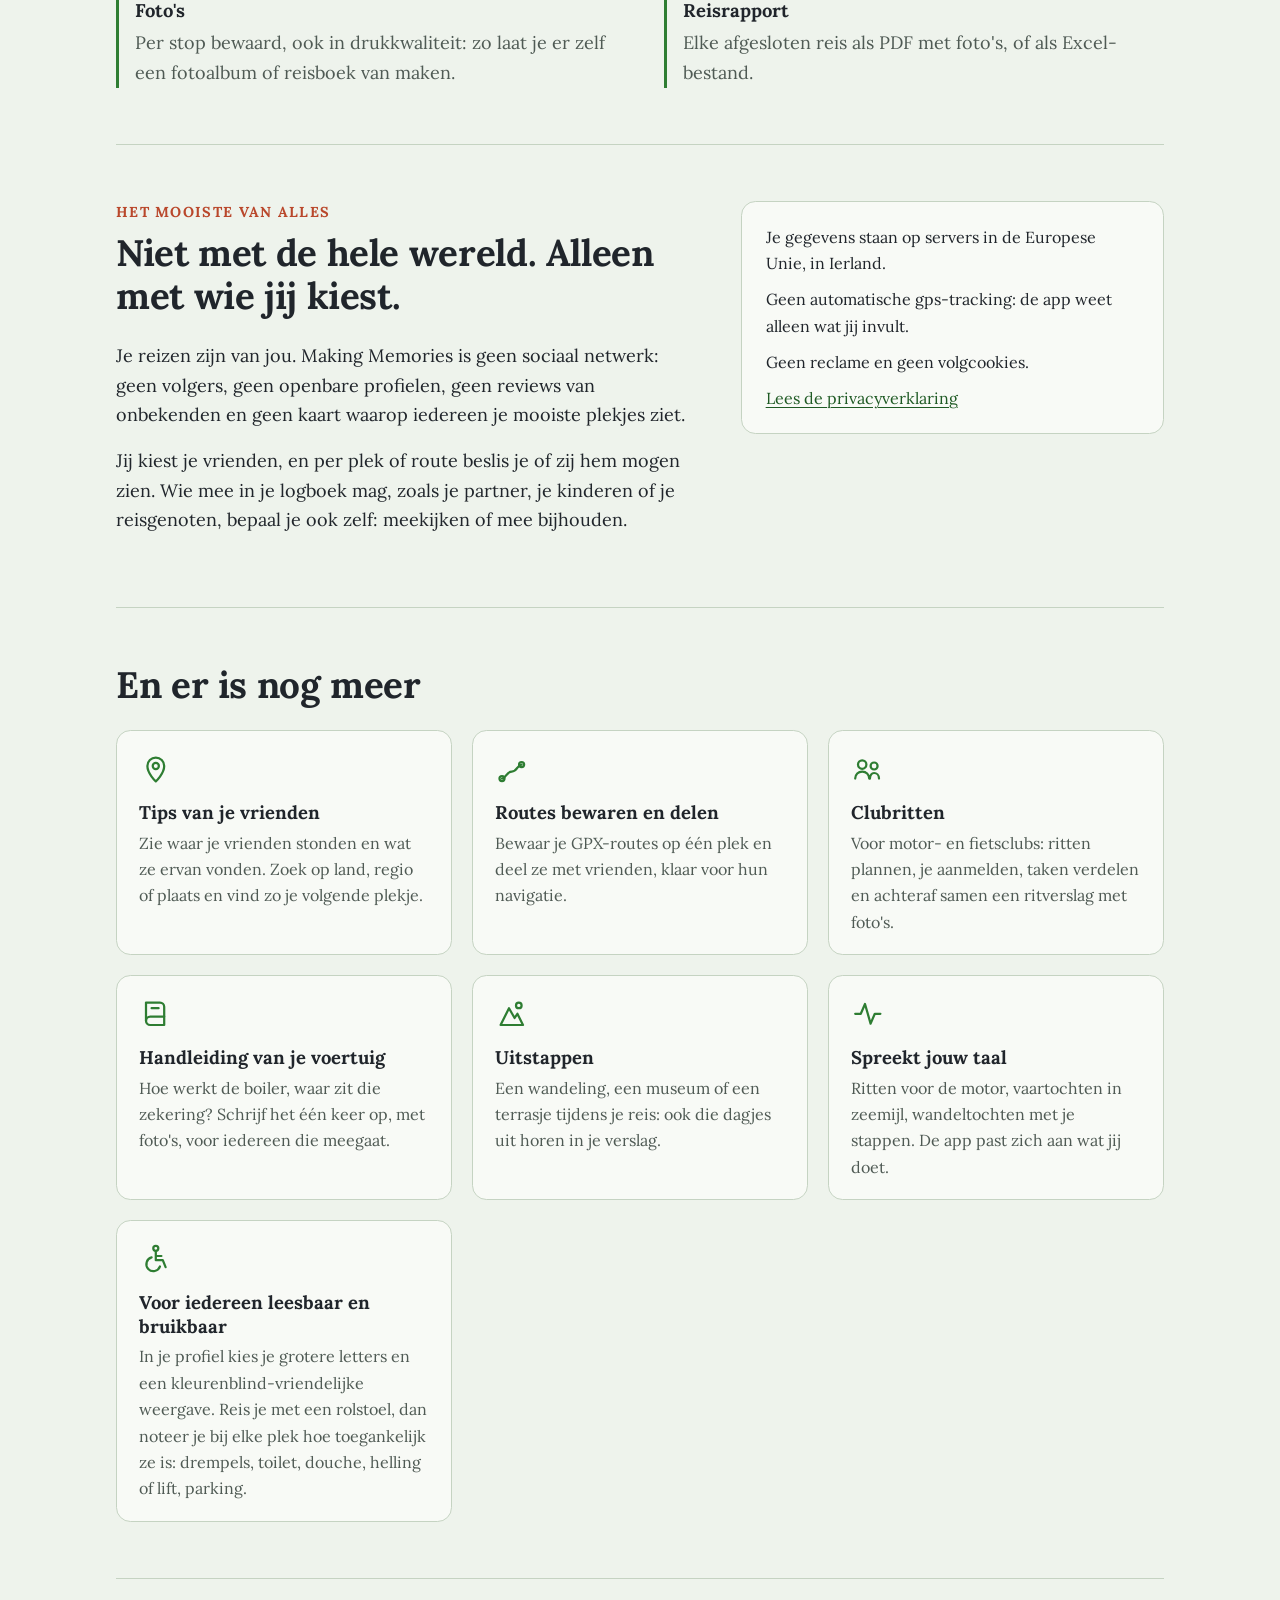
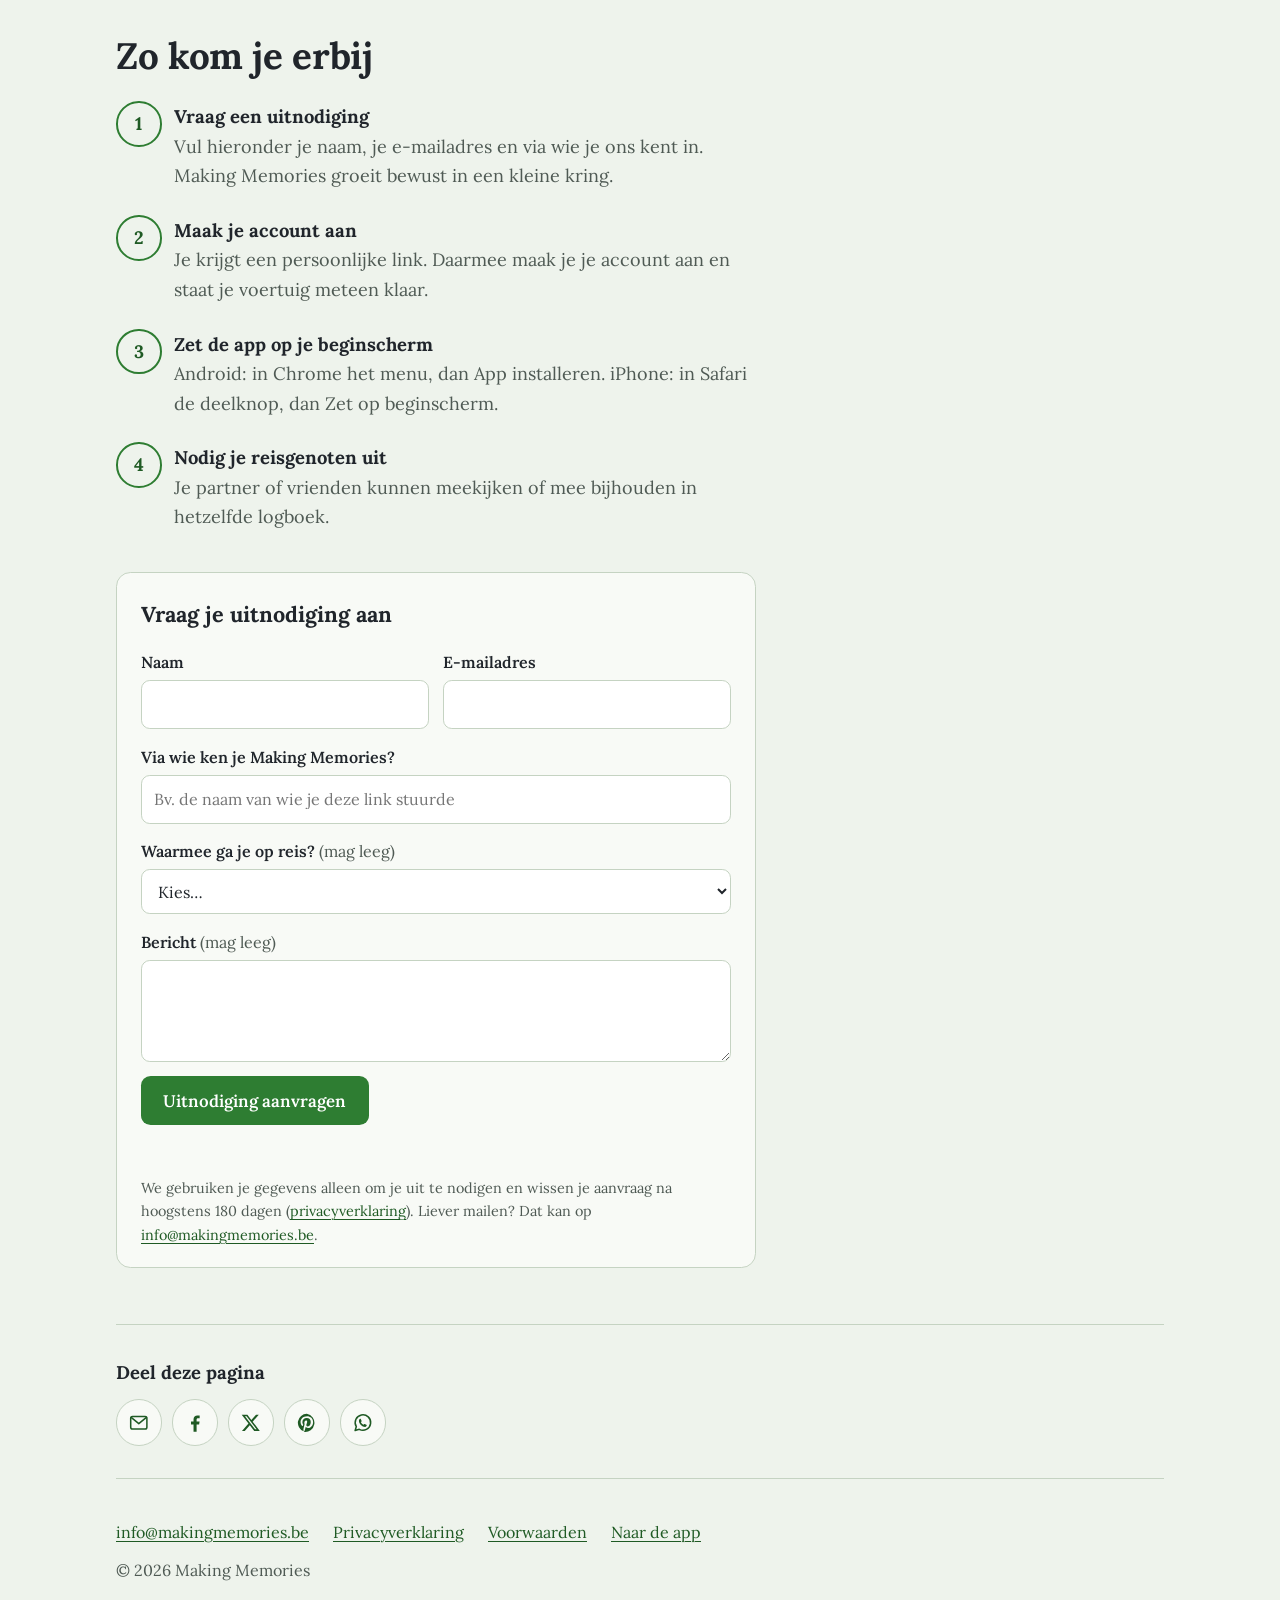
==== commit 4b5a9f04: "Foto's: drukkwaliteit voor een eigen fotoalbum i.p.v. 'klein opgeslagen' (NL en EN) Co-Authored-By: " ====
--- a/index.html
+++ b/index.html
@@ -102,7 +102,7 @@
         <div><dt>Kilometerstand</dt><dd>Bij vertrek en bij elke aankomst. De app stelt de laatste stand voor, jij past hem aan.</dd></div>
         <div><dt>Kosten en tankbeurten</dt><dd>Brandstof, overnachtingen en andere uitgaven, per reis bij elkaar.</dd></div>
         <div><dt>Onderhoud</dt><dd>Wanneer je voertuig een beurt kreeg en wat er gedaan is.</dd></div>
-        <div><dt>Foto's</dt><dd>Per stop, klein opgeslagen. De originelen blijven op je eigen telefoon.</dd></div>
+        <div><dt>Foto's</dt><dd>Per stop bewaard, ook in drukkwaliteit: zo laat je er zelf een fotoalbum of reisboek van maken.</dd></div>
         <div><dt>Reisrapport</dt><dd>Elke afgesloten reis als PDF met foto's, of als Excel-bestand.</dd></div>
       </dl>
     </section>
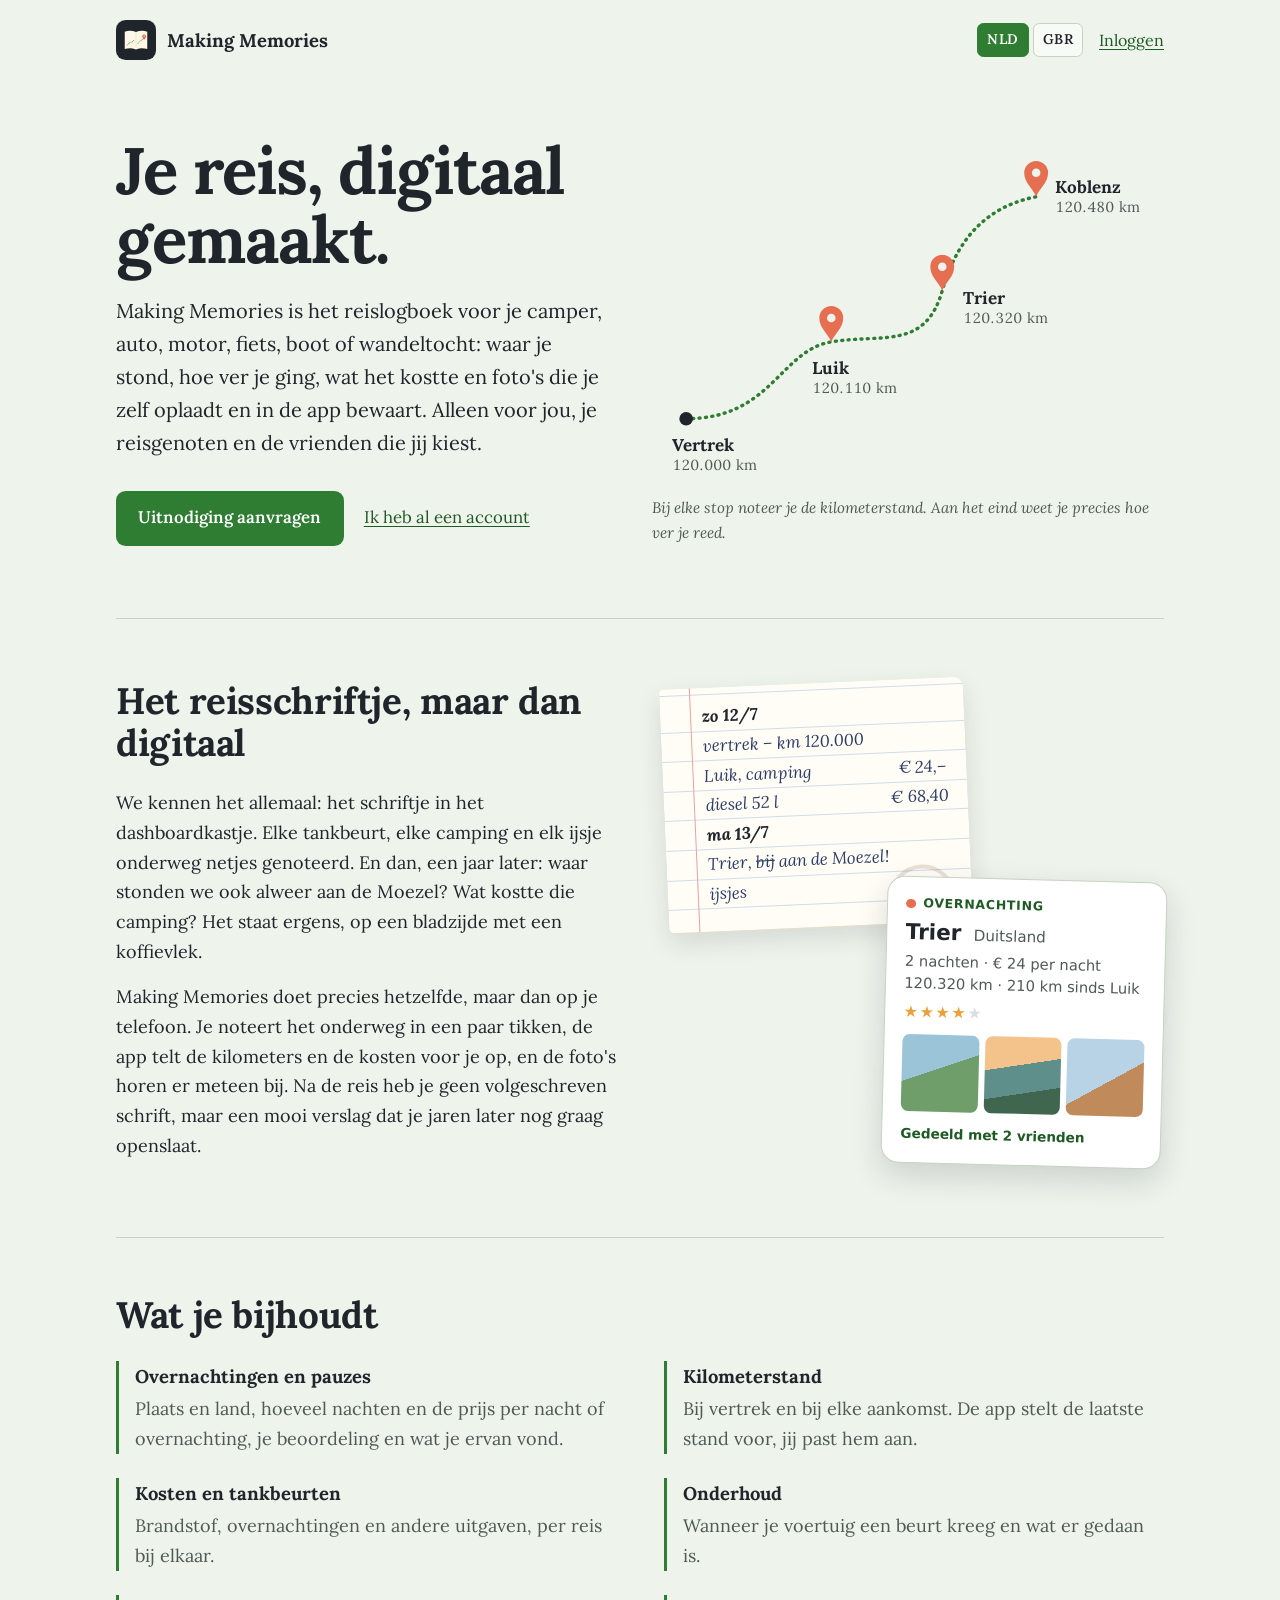
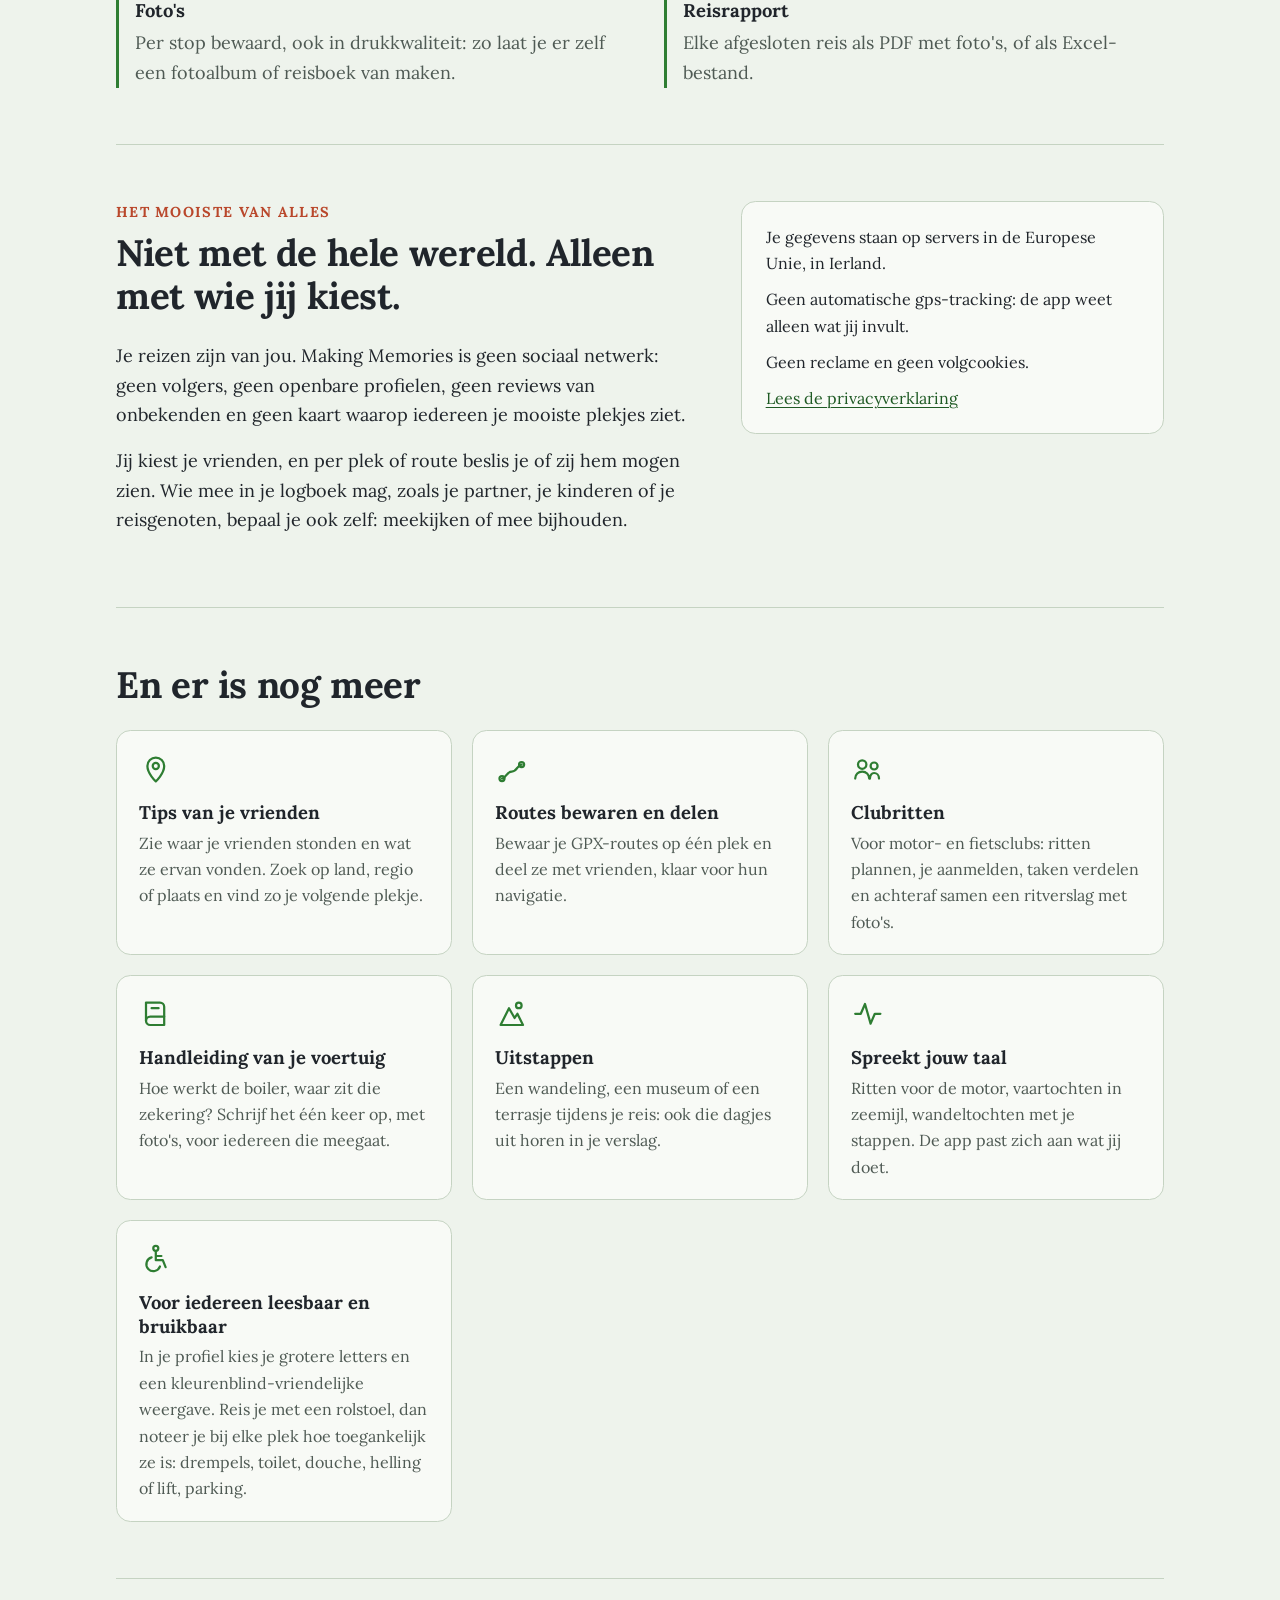
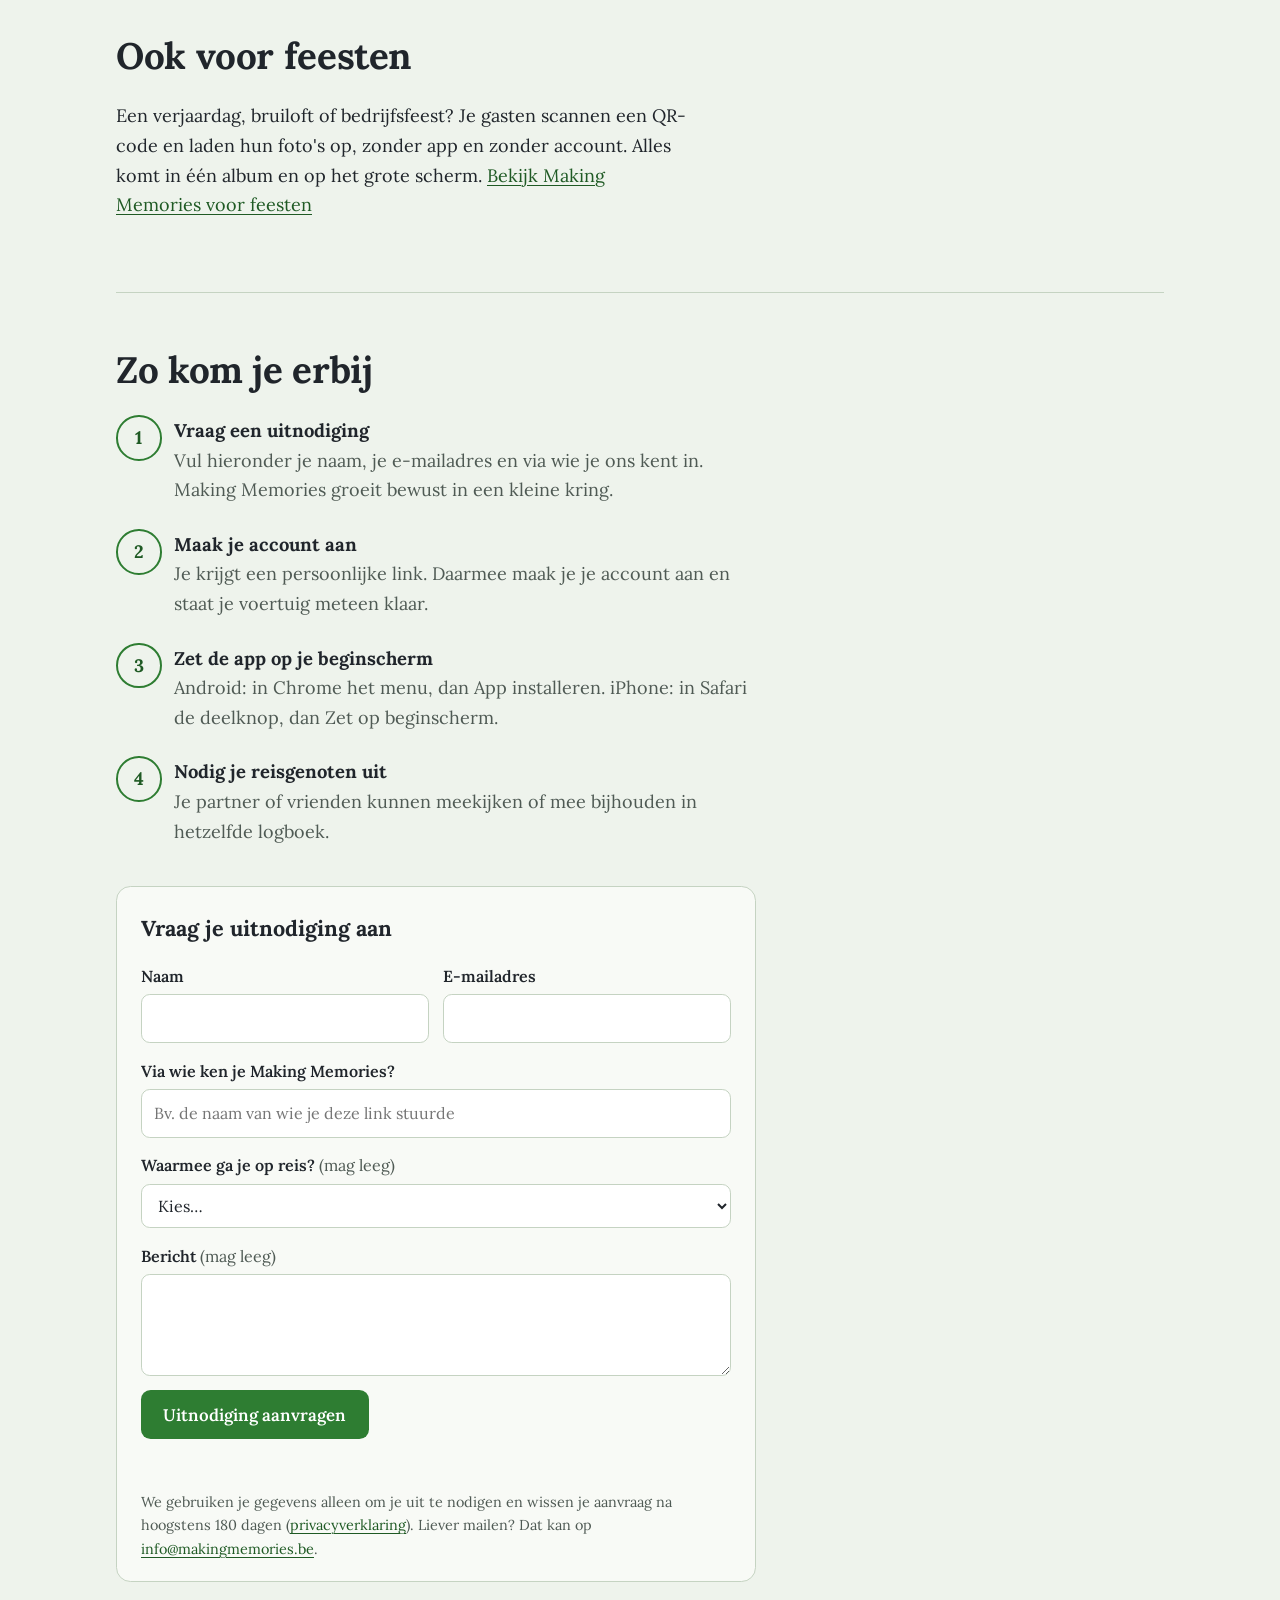
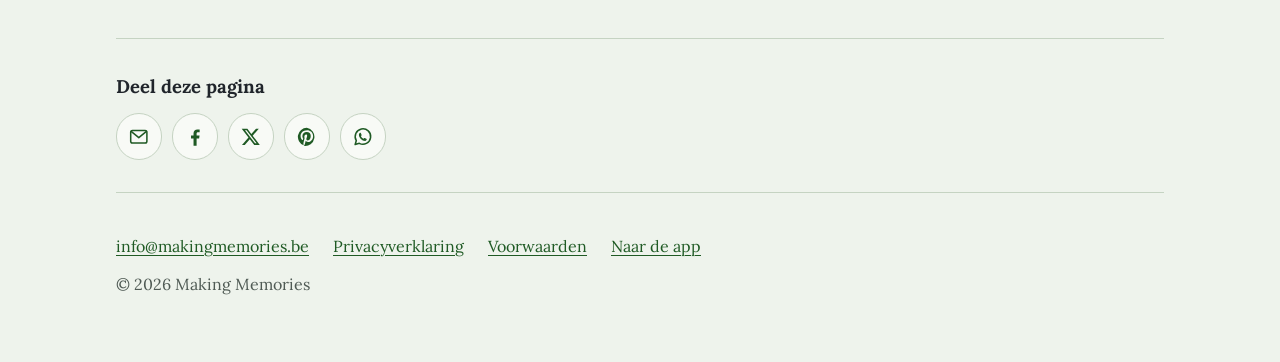
==== commit 68c96dc8: "Feestpagina (feest/) met drie pakketten en aanvraagformulier; link vanaf de startpagina Co-Authored-" ====
--- a/index.html
+++ b/index.html
@@ -163,6 +163,11 @@
           <p>In je profiel kies je grotere letters en een kleurenblind-vriendelijke weergave. Reis je met een rolstoel, dan noteer je bij elke plek hoe toegankelijk ze is: drempels, toilet, douche, helling of lift, parking.</p>
         </li>
       </ul>
+    </section>
+
+    <section aria-labelledby="feesten">
+      <h2 id="feesten">Ook voor feesten</h2>
+      <p>Een verjaardag, bruiloft of bedrijfsfeest? Je gasten scannen een QR-code en laden hun foto's op, zonder app en zonder account. Alles komt in één album en op het grote scherm. <a href="feest/">Bekijk Making Memories voor feesten</a></p>
     </section>
 
     <section aria-labelledby="erbij">
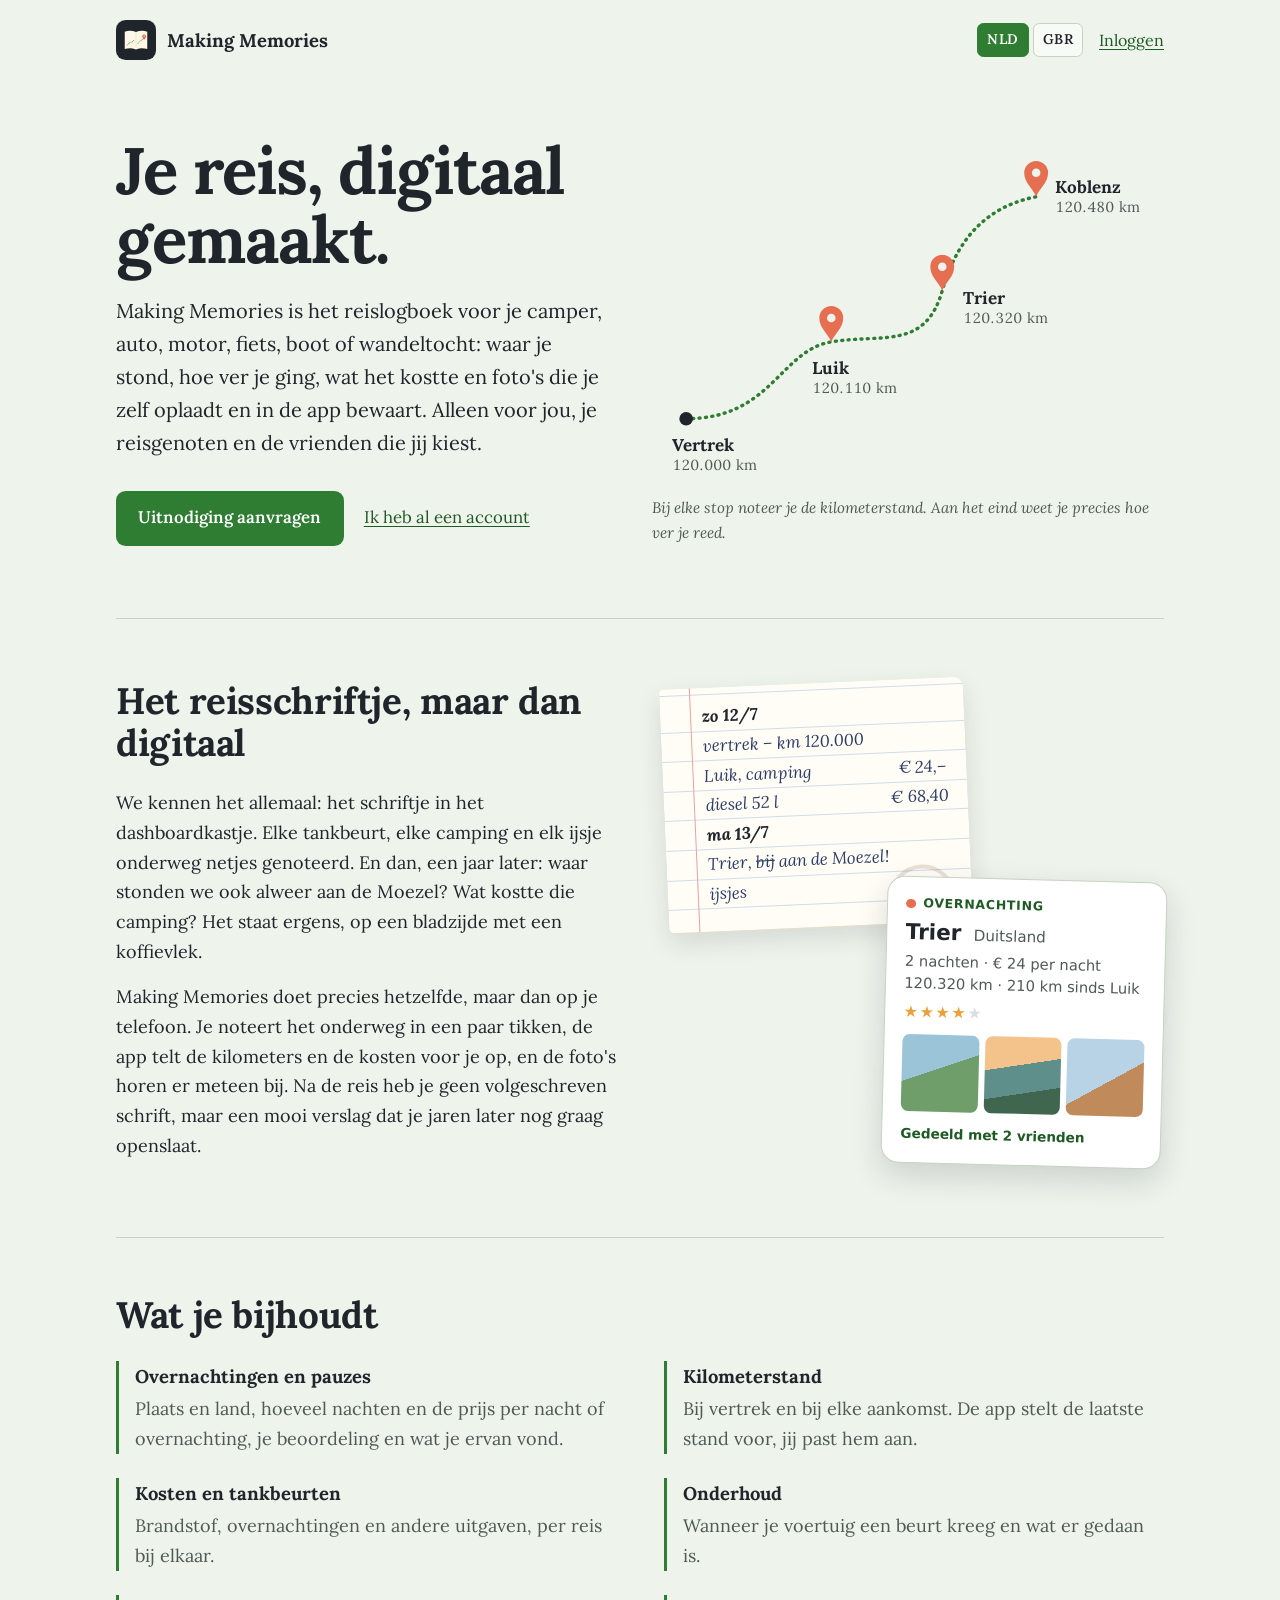
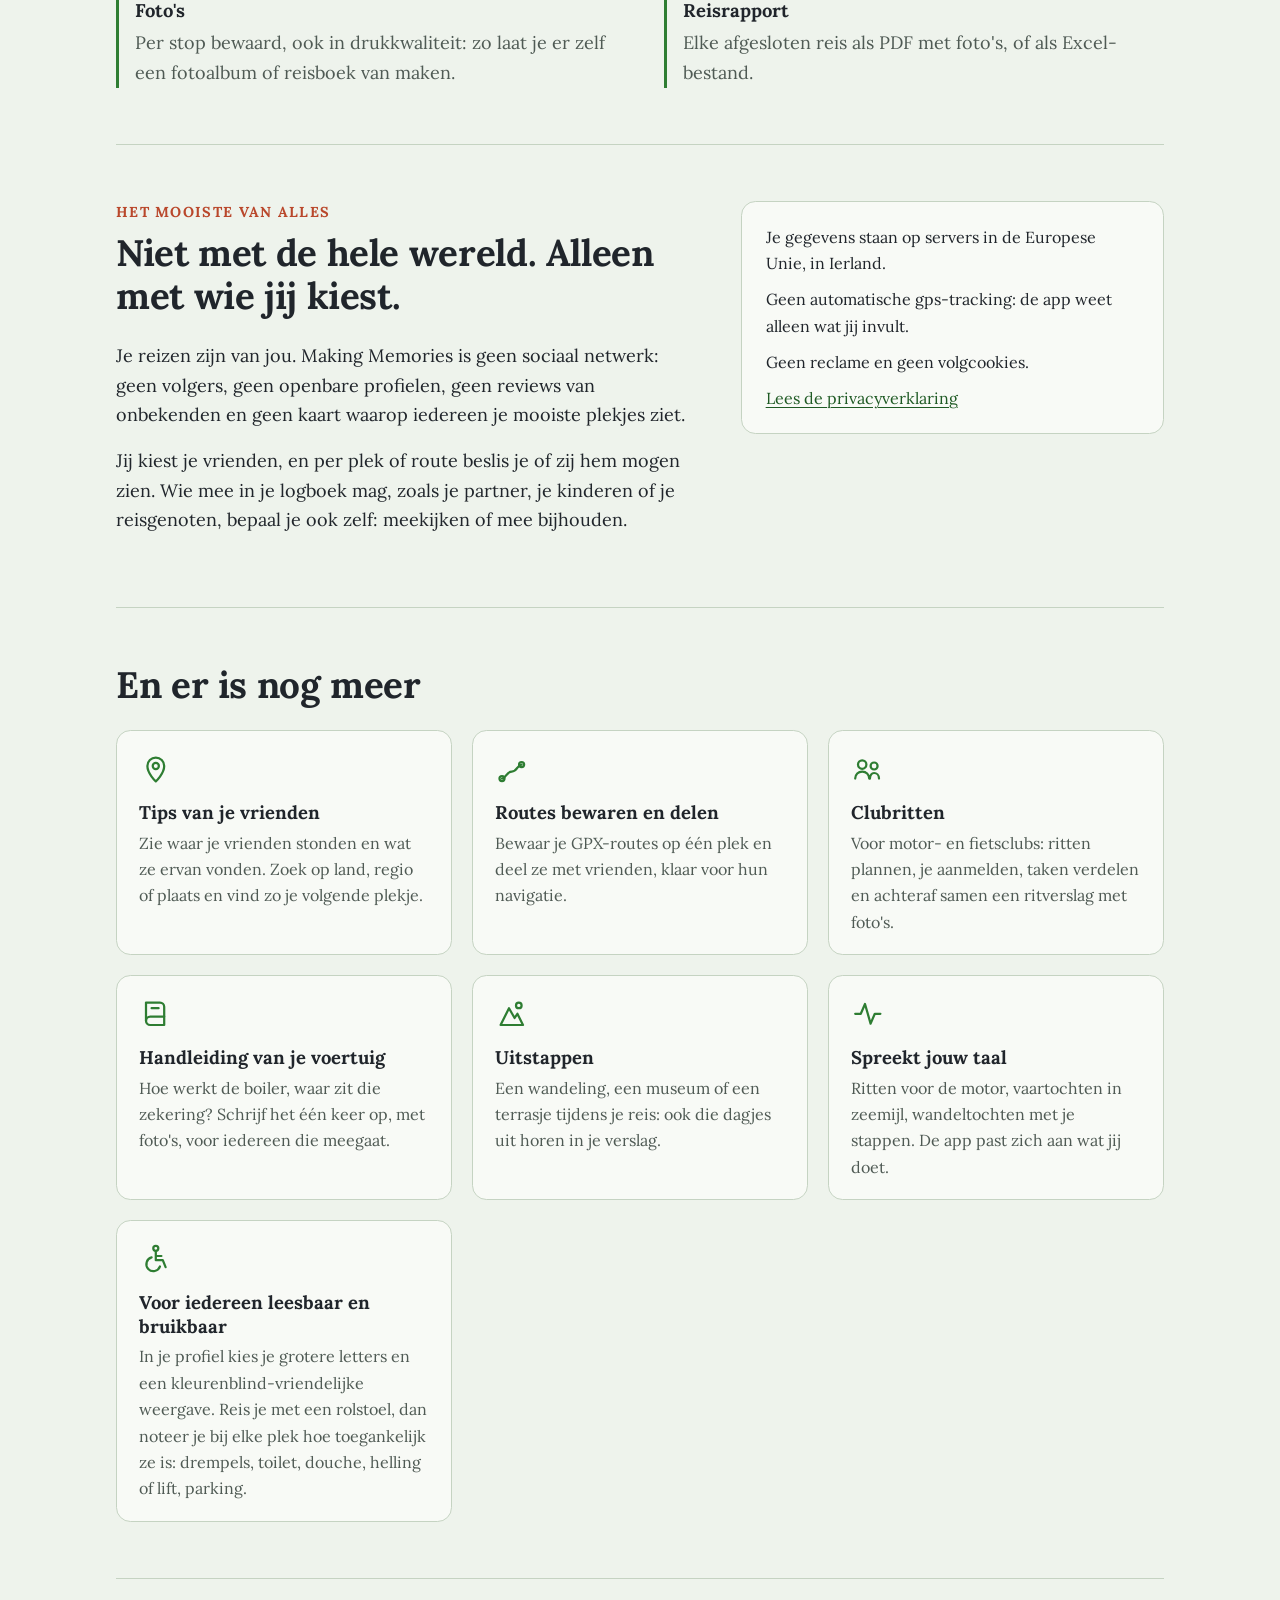
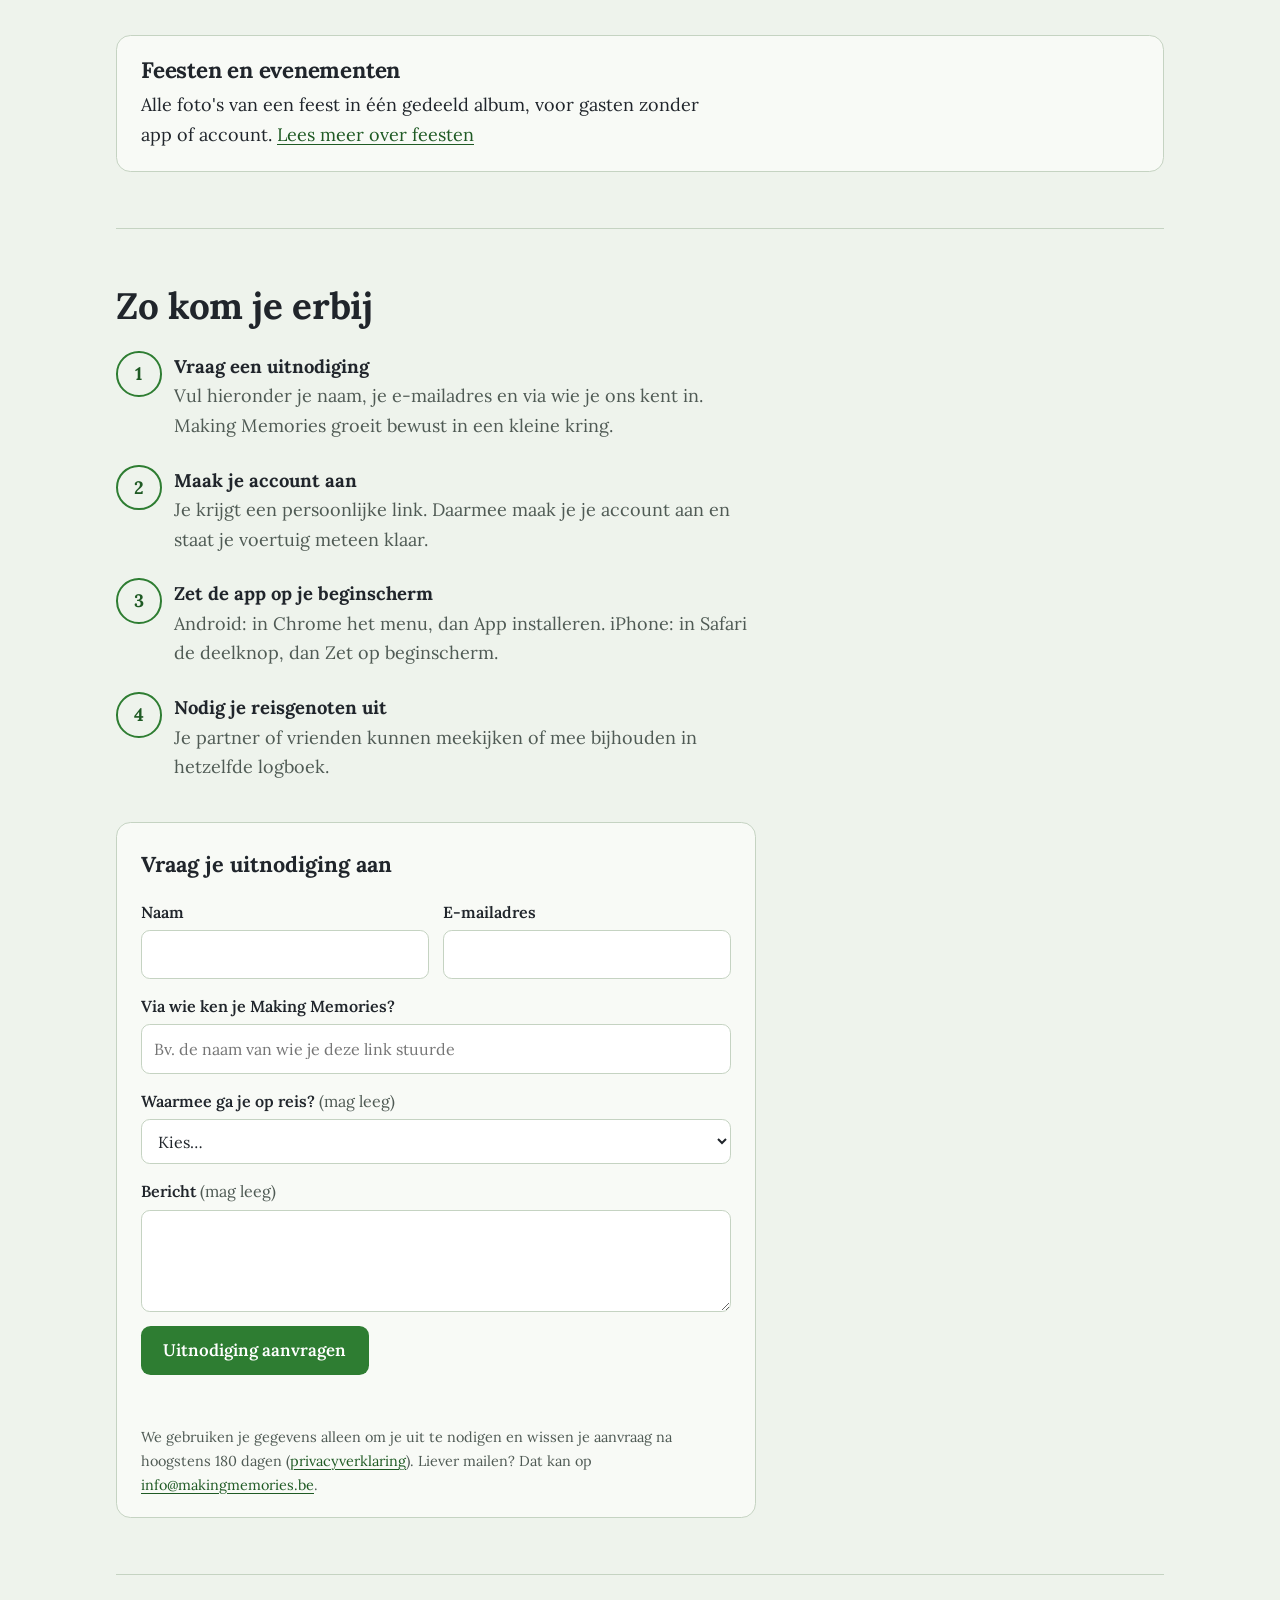
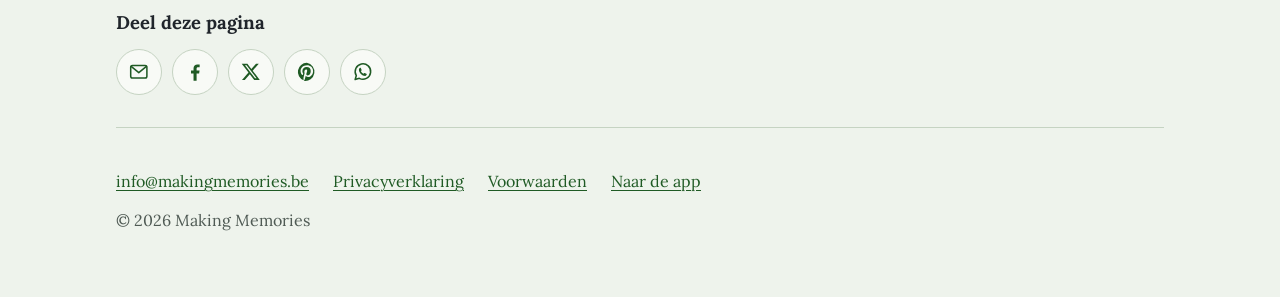
==== commit 4f7fbf75: "Feestenpagina (NL en EN) en link vanaf de startpagina Co-Authored-By: Claude Sonnet 5.5 <noreply@ant" ====
--- a/index.html
+++ b/index.html
@@ -166,8 +166,10 @@
     </section>
 
     <section aria-labelledby="feesten">
-      <h2 id="feesten">Ook voor feesten</h2>
-      <p>Een verjaardag, bruiloft of bedrijfsfeest? Je gasten scannen een QR-code en laden hun foto's op, zonder app en zonder account. Alles komt in één album en op het grote scherm. <a href="feest/">Bekijk Making Memories voor feesten</a></p>
+      <div class="promo-link" style="margin-top:0">
+        <h2 id="feesten" style="font-size:1.4rem;margin-bottom:.5rem">Feesten en evenementen</h2>
+        <p>Alle foto's van een feest in één gedeeld album, voor gasten zonder app of account. <a href="feesten.html">Lees meer over feesten</a></p>
+      </div>
     </section>
 
     <section aria-labelledby="erbij">
--- a/style.css
+++ b/style.css
@@ -225,3 +225,10 @@
 .lang a{color:var(--ink);background:var(--sheet)}
 .lang a:hover{border-color:var(--forest)}
 .lang span{background:var(--forest);border-color:var(--forest);color:#fff}
+
+/* Feestenpagina */
+.intro{padding:2.5rem 0 3.5rem}
+.intro .lead{margin-bottom:1.5rem}
+.promo-link{background:var(--sheet);border:1px solid var(--line);border-radius:.9rem;padding:1.3rem 1.5rem;margin-top:1.5rem}
+.promo-link h3{font-size:1.15rem;margin:0 0 .3rem}
+.promo-link p{margin:0}
